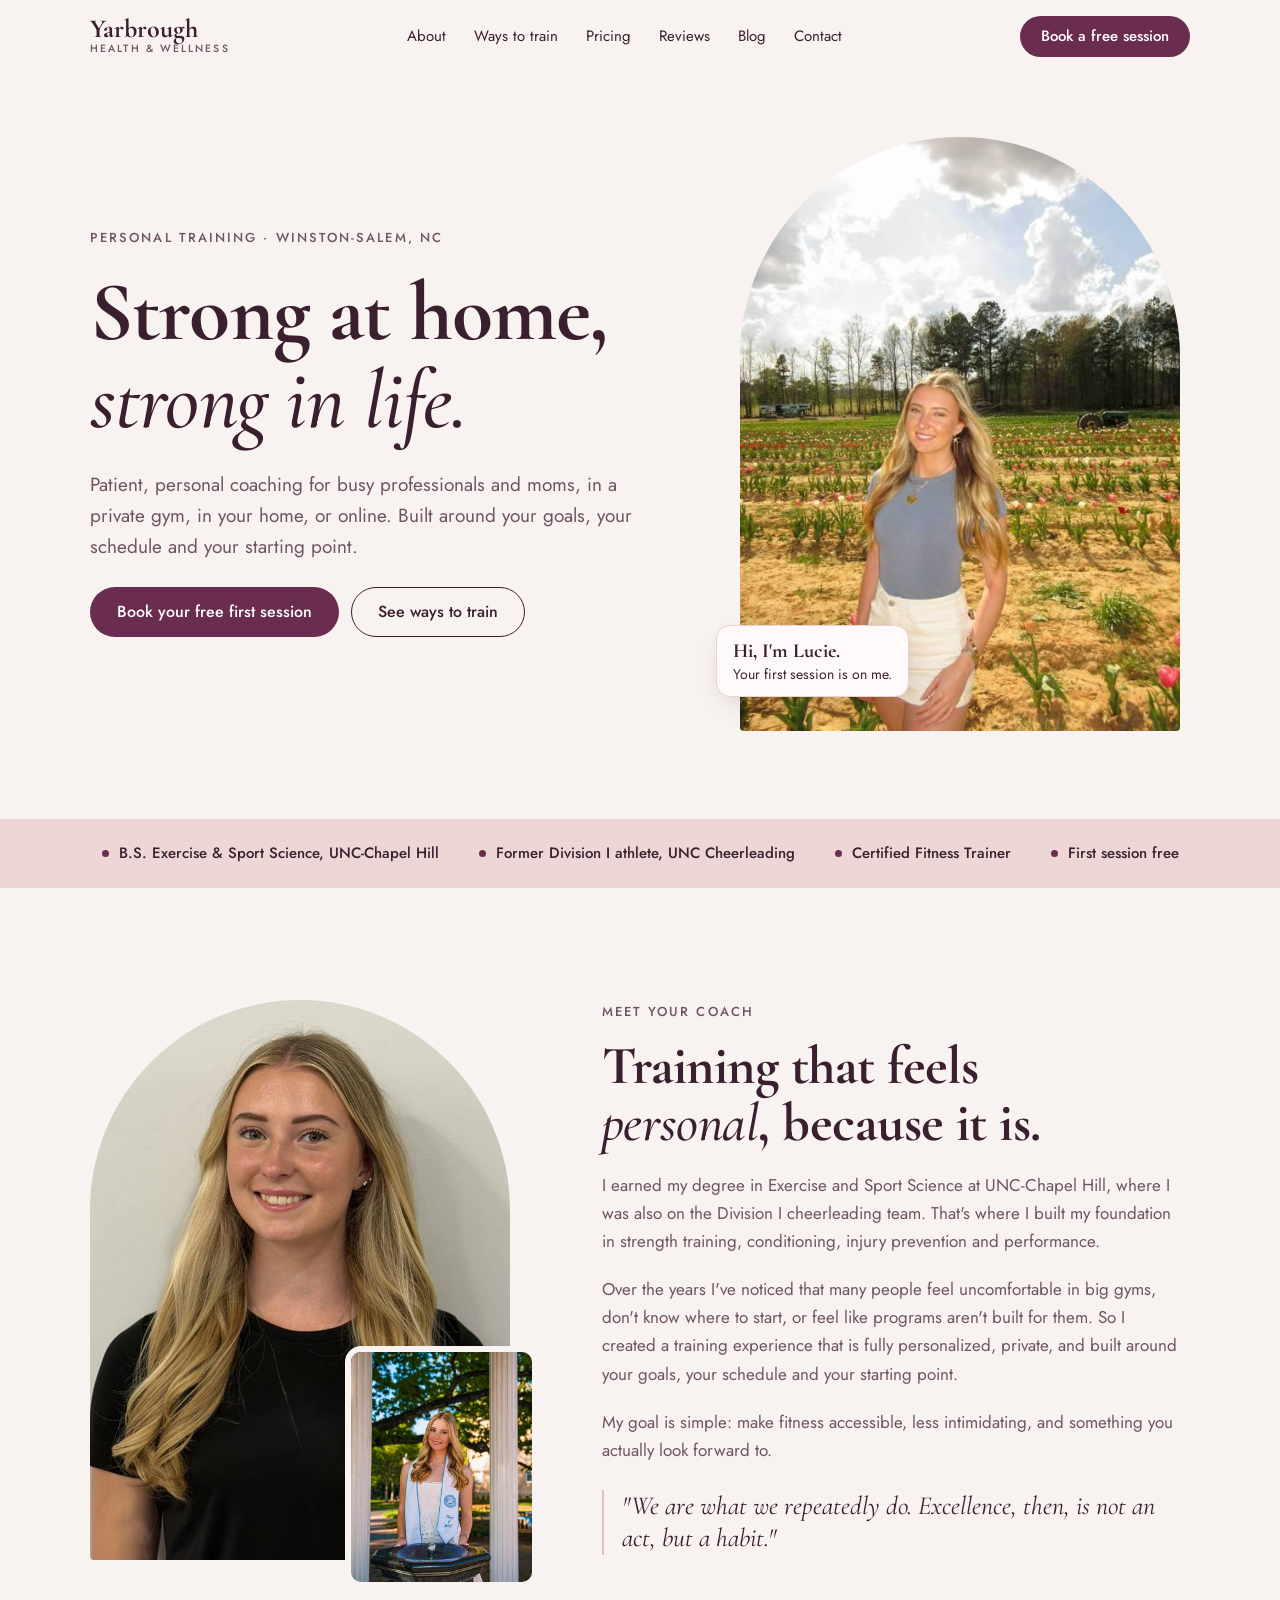
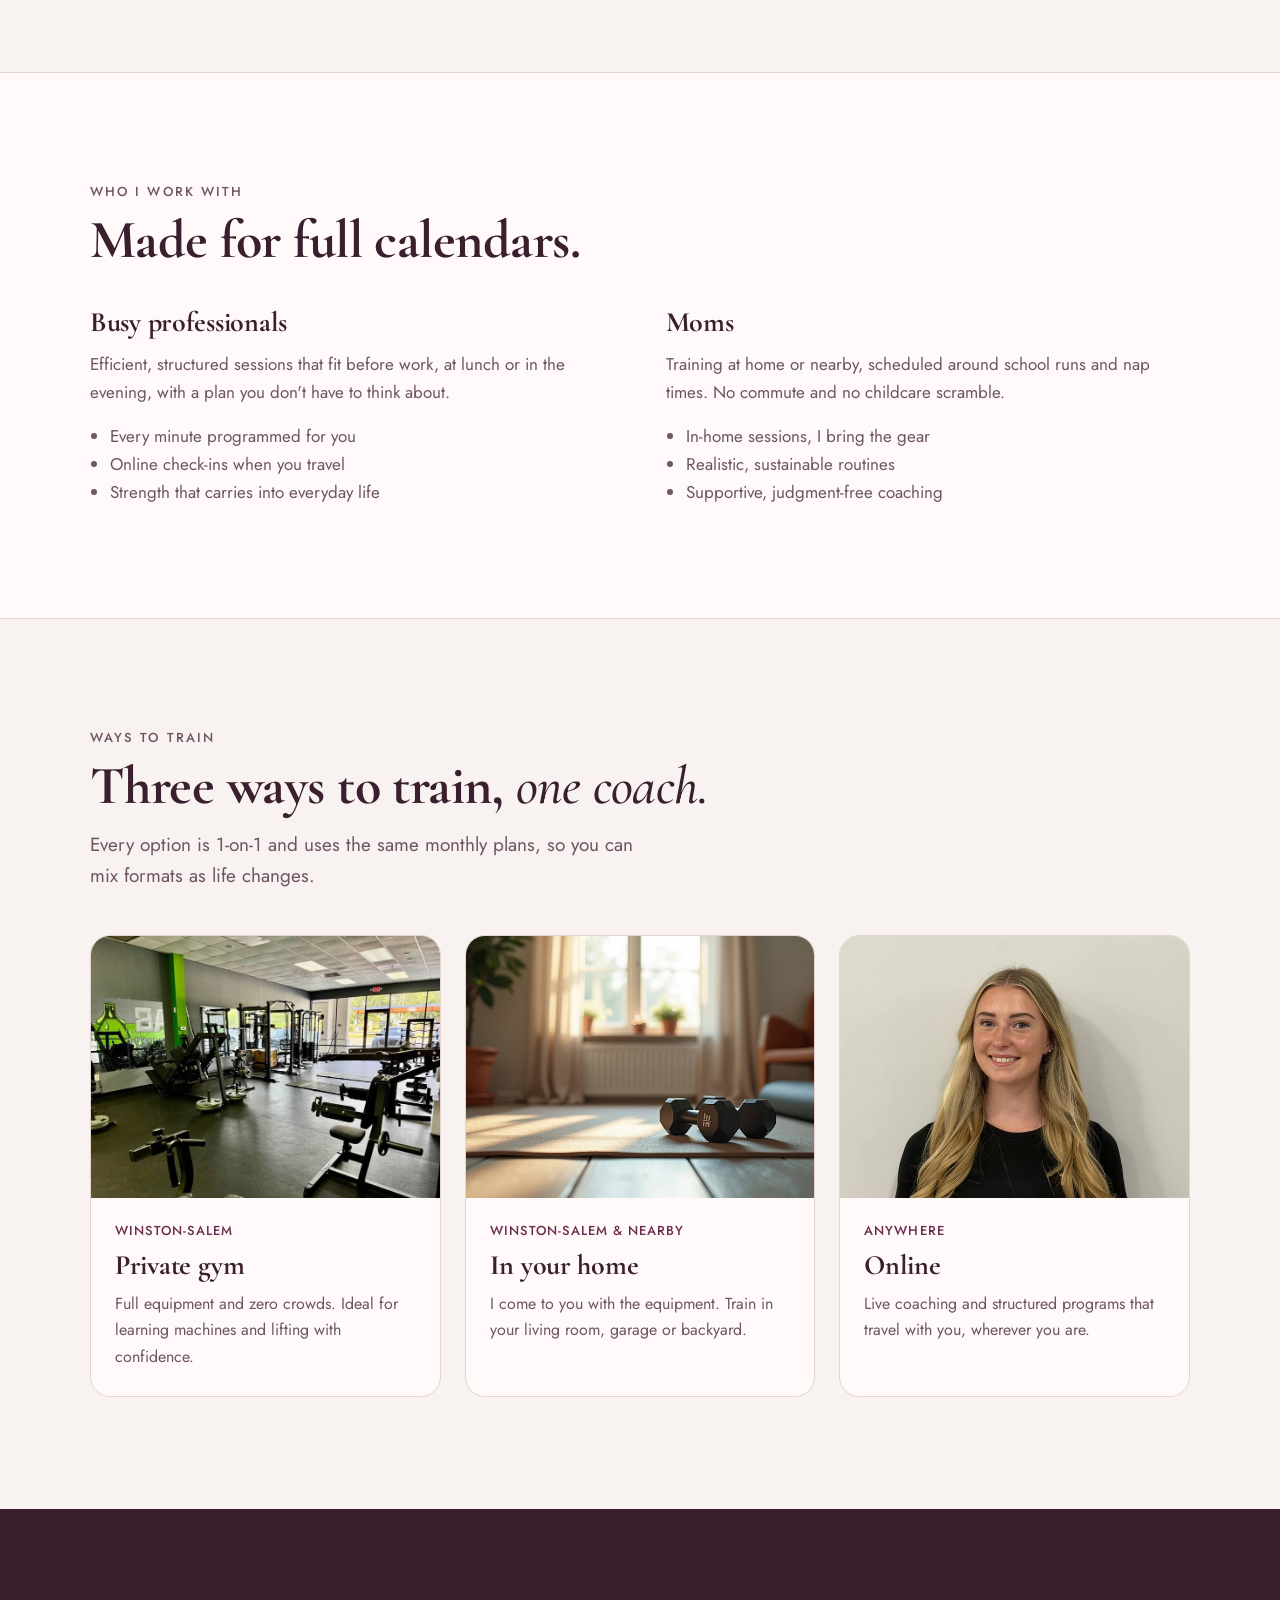
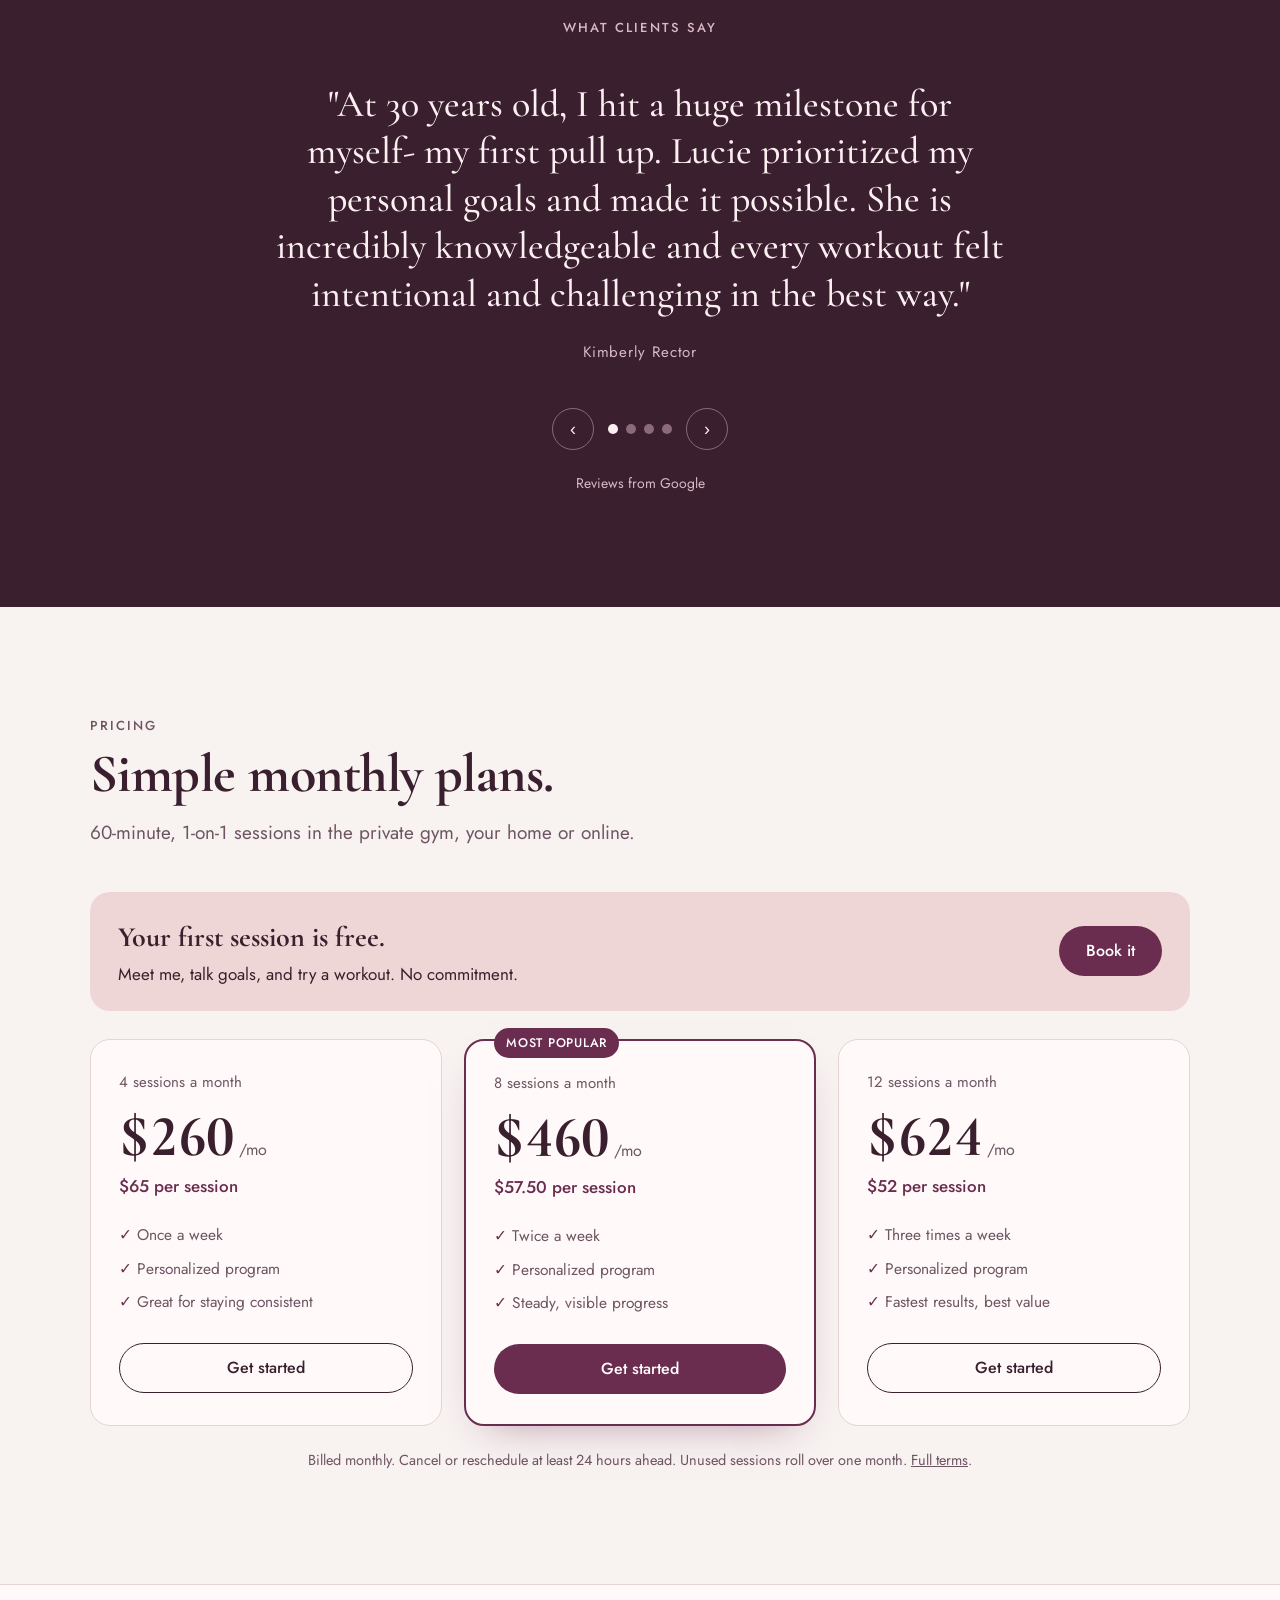
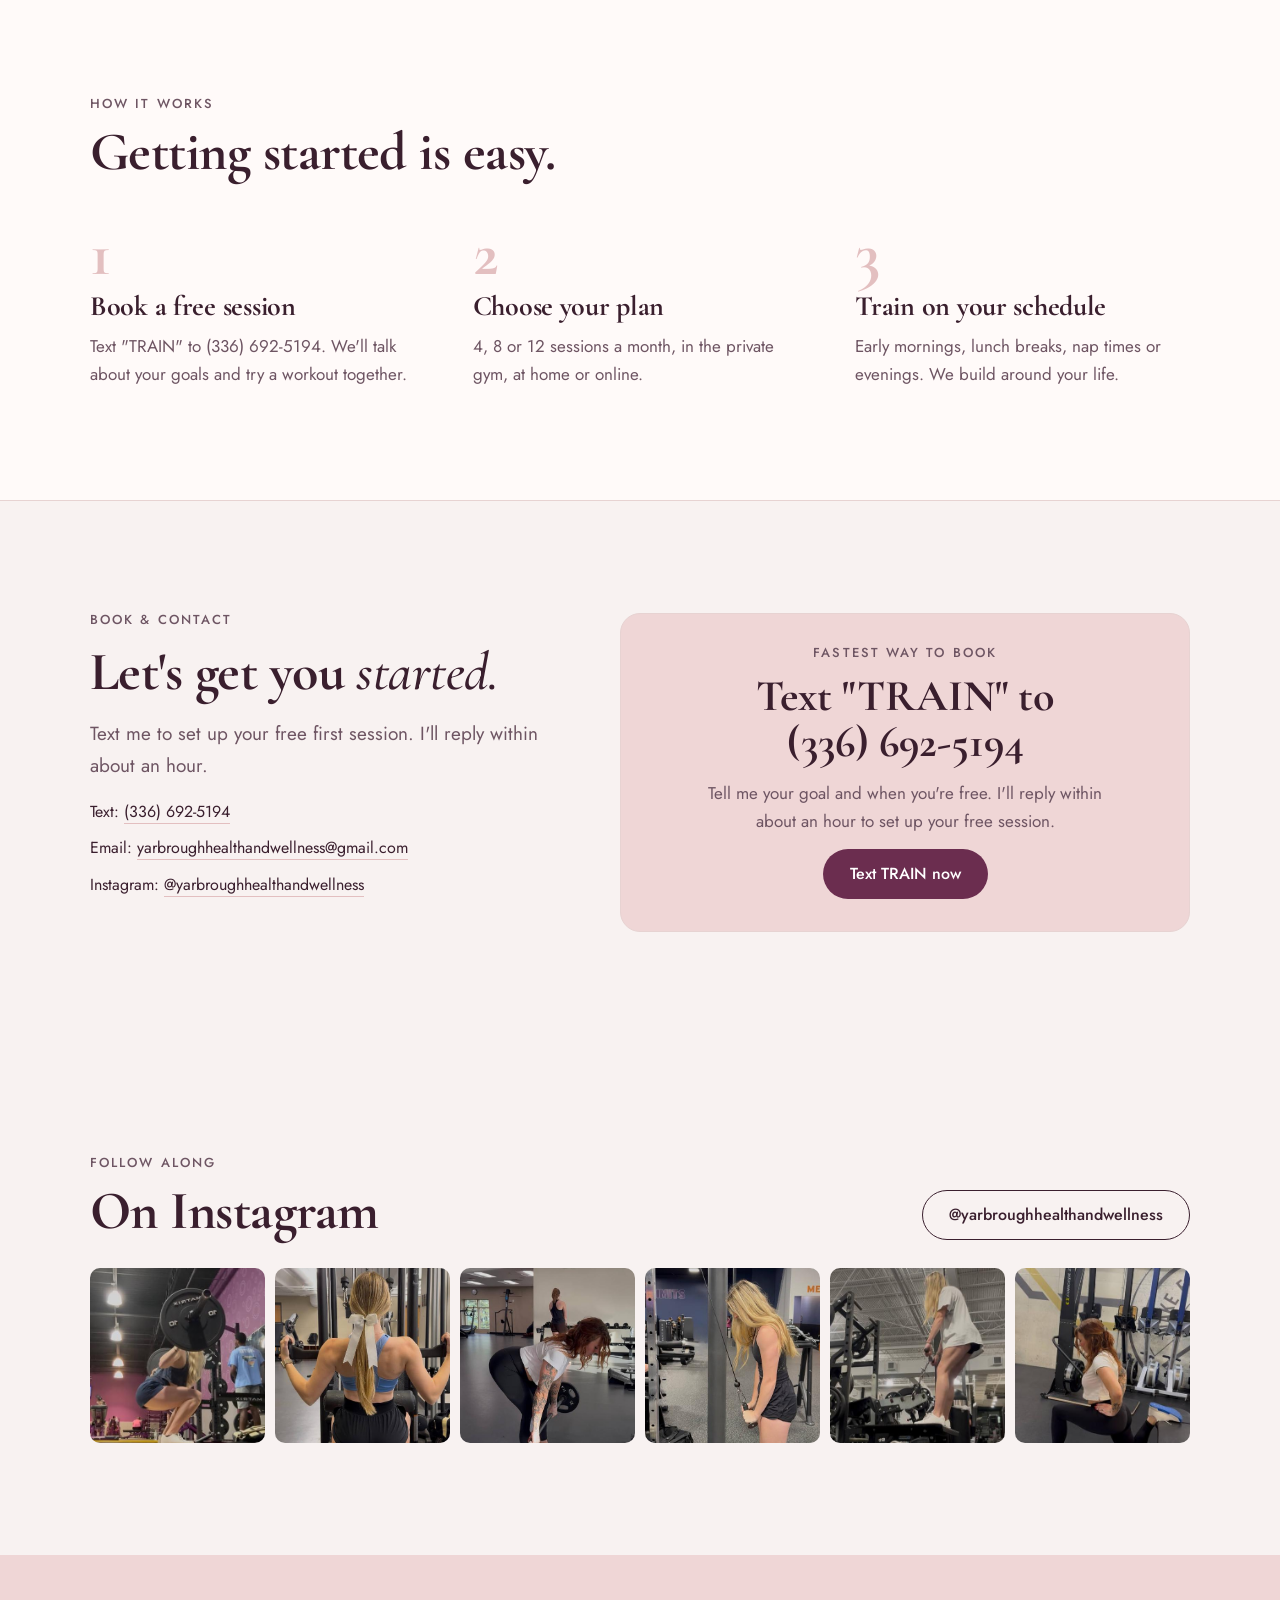
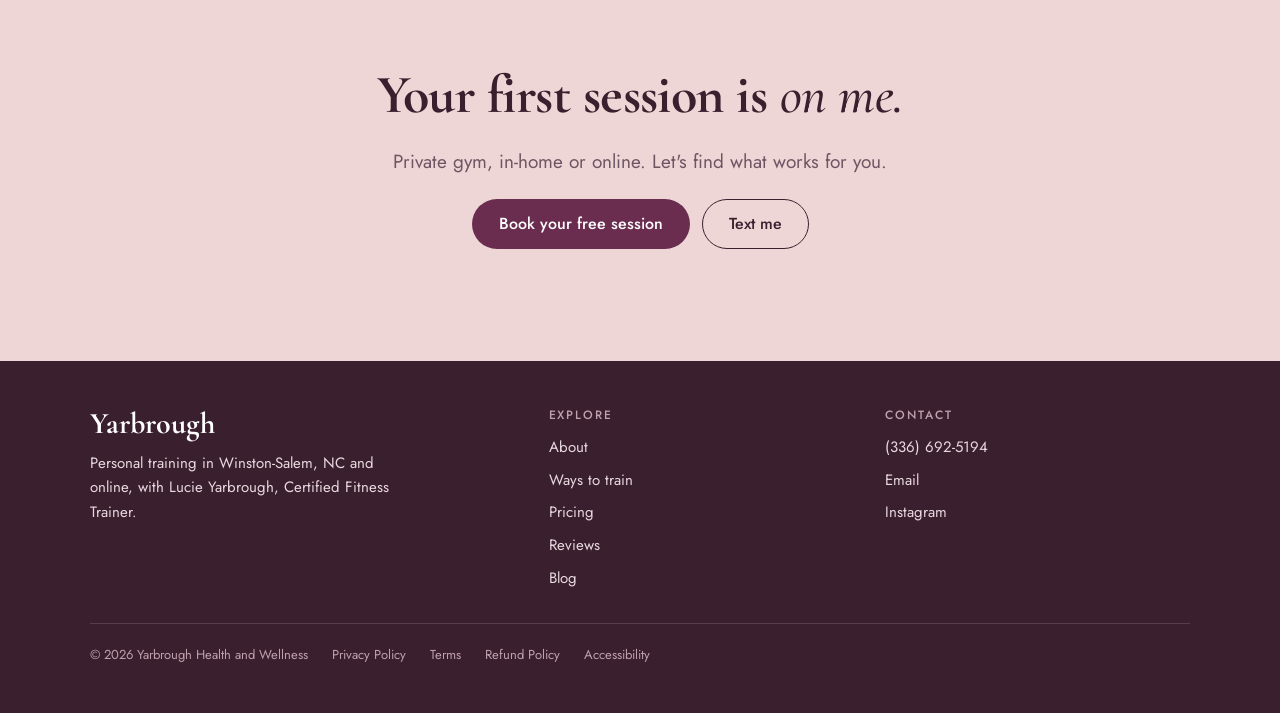
==== index.html @ 0ee4af17 "Add rebuilt Yarbrough Health & Wellness site Homepage, blog (3 posts moved from Wix), and terms, ref" ====
<!doctype html>
<html lang="en">
<head>
<meta charset="utf-8">
<meta name="viewport" content="width=device-width,initial-scale=1,viewport-fit=cover">
<title>Personal Trainer in Winston-Salem, NC | Yarbrough Health &amp; Wellness</title>
<meta name="description" content="Patient, personal training with Lucie Yarbrough in Winston-Salem, NC. Private gym, in-home and online sessions for busy professionals and moms. Your first session is free.">
<link rel="preconnect" href="https://fonts.googleapis.com">
<link rel="preconnect" href="https://fonts.gstatic.com" crossorigin>
<link rel="stylesheet" href="https://fonts.googleapis.com/css2?family=Cormorant+Garamond:ital,wght@0,500;0,600;0,700;1,500&family=Jost:wght@400;500;600&display=swap">
<script type="application/ld+json">
{"@context":"https://schema.org","@type":"HealthAndBeautyBusiness","name":"Yarbrough Health and Wellness","description":"Personal training in a private gym, in your home, or online.","founder":{"@type":"Person","name":"Lucie Yarbrough"},"telephone":"+1-336-692-5194","email":"yarbroughhealthandwellness@gmail.com","areaServed":{"@type":"City","name":"Winston-Salem, NC"},"sameAs":["https://www.instagram.com/yarbroughhealthandwellness"]}
</script>
<link rel="stylesheet" href="css/site.css">
</head>
<body>

<header class="site-h" id="top">
  <div class="in">
    <a class="brand" href="#top">Yarbrough<small>Health &amp; Wellness</small></a>
    <nav aria-label="Main">
      <a href="#about">About</a><a href="#train">Ways to train</a><a href="#pricing">Pricing</a><a href="#reviews">Reviews</a><a href="blog/">Blog</a><a href="#book">Contact</a>
    </nav>
    <a class="btn btn-book" href="#book">Book a free session</a>
  </div>
</header>

<main>
<section class="hero" aria-labelledby="h-hero">
  <div class="in">
    <div class="copy">
      <p class="eyebrow">Personal training · Winston-Salem, NC</p>
      <h1 id="h-hero">Strong at home, <em>strong in life.</em></h1>
      <p class="lead">Patient, personal coaching for busy professionals and moms, in a private gym, in your home, or online. Built around your goals, your schedule and your starting point.</p>
      <div class="ctas">
        <a class="btn btn-book" href="#book">Book your free first session</a>
        <a class="btn btn-line" href="#train">See ways to train</a>
      </div>
    </div>
    <div class="hero-art">
      <div class="arch"><img src="img/hero.jpg" alt="Lucie Yarbrough standing outdoors in a field, smiling" width="675" height="900"></div>
      <div class="note"><b>Hi, I'm Lucie.</b>Your first session is on me.</div>
    </div>
  </div>
</section>

<div class="proof" aria-label="Credentials">
  <div class="in"><ul>
    <li>B.S. Exercise &amp; Sport Science, UNC-Chapel Hill</li>
    <li>Former Division I athlete, UNC Cheerleading</li>
    <li>Certified Fitness Trainer</li>
    <li>First session free</li>
  </ul></div>
</div>

<section class="about" id="about" aria-labelledby="h-about">
  <div class="in">
    <div class="pics">
      <div class="arch"><img src="img/lucie.jpg" alt="Portrait of Lucie Yarbrough" width="768" height="900" loading="lazy"></div>
      <div class="small"><img src="img/unc.jpg" alt="Lucie at her UNC-Chapel Hill graduation" width="675" height="712" loading="lazy"></div>
    </div>
    <div class="txt">
      <p class="eyebrow">Meet your coach</p>
      <h2 id="h-about">Training that feels <em>personal</em>, because it is.</h2>
      <p>I earned my degree in Exercise and Sport Science at UNC-Chapel Hill, where I was also on the Division I cheerleading team. That's where I built my foundation in strength training, conditioning, injury prevention and performance.</p>
      <p>Over the years I've noticed that many people feel uncomfortable in big gyms, don't know where to start, or feel like programs aren't built for them. So I created a training experience that is fully personalized, private, and built around your goals, your schedule and your starting point.</p>
      <p>My goal is simple: make fitness accessible, less intimidating, and something you actually look forward to.</p>
      <blockquote>"We are what we repeatedly do. Excellence, then, is not an act, but a habit."</blockquote>
    </div>
  </div>
</section>

<section class="who" aria-labelledby="h-who">
  <div class="in">
    <div class="head" style="margin-bottom:0"><p class="eyebrow">Who I work with</p><h2 id="h-who">Made for full calendars.</h2></div>
    <div class="grid">
      <article>
        <h3>Busy professionals</h3>
        <p>Efficient, structured sessions that fit before work, at lunch or in the evening, with a plan you don't have to think about.</p>
        <ul><li>Every minute programmed for you</li><li>Online check-ins when you travel</li><li>Strength that carries into everyday life</li></ul>
      </article>
      <article>
        <h3>Moms</h3>
        <p>Training at home or nearby, scheduled around school runs and nap times. No commute and no childcare scramble.</p>
        <ul><li>In-home sessions, I bring the gear</li><li>Realistic, sustainable routines</li><li>Supportive, judgment-free coaching</li></ul>
      </article>
    </div>
  </div>
</section>

<section class="formats" id="train" aria-labelledby="h-train">
  <div class="in">
    <div class="head"><p class="eyebrow">Ways to train</p><h2 id="h-train">Three ways to train, <em>one coach.</em></h2><p class="lead">Every option is 1-on-1 and uses the same monthly plans, so you can mix formats as life changes.</p></div>
    <div class="cards">
      <article class="card"><img src="img/gym.jpg" alt="Private gym with racks, machines and free weights" width="900" height="675" loading="lazy"><div class="b"><span class="tag">Winston-Salem</span><h3>Private gym</h3><p>Full equipment and zero crowds. Ideal for learning machines and lifting with confidence.</p></div></article>
      <article class="card"><img src="img/inhome.jpg" alt="Dumbbells on a mat in a sunlit living room" width="899" height="514" loading="lazy"><div class="b"><span class="tag">Winston-Salem &amp; nearby</span><h3>In your home</h3><p>I come to you with the equipment. Train in your living room, garage or backyard.</p></div></article>
      <article class="card"><img src="img/online.jpg" alt="Lucie smiling, ready for an online session" width="675" height="900" loading="lazy"><div class="b"><span class="tag">Anywhere</span><h3>Online</h3><p>Live coaching and structured programs that travel with you, wherever you are.</p></div></article>
    </div>
  </div>
</section>

<section class="reviews" id="reviews" aria-labelledby="h-reviews">
  <div class="in">
    <p class="eyebrow" id="h-reviews">What clients say</p>
    <div class="quote-wrap" aria-live="polite">
      <figure class="quote on"><p>"At 30 years old, I hit a huge milestone for myself- my first pull up. Lucie prioritized my personal goals and made it possible. She is incredibly knowledgeable and every workout felt intentional and challenging in the best way."</p><cite>Kimberly Rector</cite></figure>
      <figure class="quote"><p>"Lucie is an effective, patient and thorough physical trainer, and a delightful person! Her approach was just right for me and my level at 73 years old."</p><cite>Ann Holton Guill</cite></figure>
      <figure class="quote"><p>"I highly recommend Lucie as a personal trainer. She is excellent and brings out the best in people who don't have much experience with exercise or fitness training."</p><cite>Gevonna Worney</cite></figure>
      <figure class="quote"><p>"I highly recommend Lucie as a personal trainer! She is incredibly patient, friendly, and knows how to push you to achieve your goals."</p><cite>Cijith Sreedharan</cite></figure>
    </div>
    <div class="rv-ctrl">
      <button type="button" id="rv-prev" aria-label="Previous review">‹</button>
      <div class="rv-dots" id="rv-dots"></div>
      <button type="button" id="rv-next" aria-label="Next review">›</button>
    </div>
    <p class="src">Reviews from Google</p>
  </div>
</section>

<section class="pricing" id="pricing" aria-labelledby="h-pricing">
  <div class="in">
    <div class="head"><p class="eyebrow">Pricing</p><h2 id="h-pricing">Simple monthly plans.</h2><p class="lead">60-minute, 1-on-1 sessions in the private gym, your home or online.</p></div>
    <div class="free"><div><b>Your first session is free.</b><p>Meet me, talk goals, and try a workout. No commitment.</p></div><a class="btn btn-book" href="#book">Book it</a></div>
    <div class="plans">
      <article class="plan"><span class="n">4 sessions a month</span><div class="price">$260<span> /mo</span></div><span class="per">$65 per session</span><ul><li>Once a week</li><li>Personalized program</li><li>Great for staying consistent</li></ul><a class="btn btn-line" href="#book">Get started</a></article>
      <article class="plan pop"><span class="badge">Most popular</span><span class="n">8 sessions a month</span><div class="price">$460<span> /mo</span></div><span class="per">$57.50 per session</span><ul><li>Twice a week</li><li>Personalized program</li><li>Steady, visible progress</li></ul><a class="btn btn-book" href="#book">Get started</a></article>
      <article class="plan"><span class="n">12 sessions a month</span><div class="price">$624<span> /mo</span></div><span class="per">$52 per session</span><ul><li>Three times a week</li><li>Personalized program</li><li>Fastest results, best value</li></ul><a class="btn btn-line" href="#book">Get started</a></article>
    </div>
    <p class="terms">Billed monthly. Cancel or reschedule at least 24 hours ahead. Unused sessions roll over one month. <a href="terms/">Full terms</a>.</p>
  </div>
</section>

<section class="how" aria-labelledby="h-how">
  <div class="in">
    <div class="head"><p class="eyebrow">How it works</p><h2 id="h-how">Getting started is easy.</h2></div>
    <ol class="steps">
      <li><h3>Book a free session</h3><p>Text "TRAIN" to (336) 692-5194. We'll talk about your goals and try a workout together.</p></li>
      <li><h3>Choose your plan</h3><p>4, 8 or 12 sessions a month, in the private gym, at home or online.</p></li>
      <li><h3>Train on your schedule</h3><p>Early mornings, lunch breaks, nap times or evenings. We build around your life.</p></li>
    </ol>
  </div>
</section>

<section class="book" id="book" aria-labelledby="h-book">
  <div class="in">
    <div class="side">
      <p class="eyebrow">Book &amp; contact</p>
      <h2 id="h-book">Let's get you <em>started.</em></h2>
      <p class="lead">Text me to set up your free first session. I'll reply within about an hour.</p>
      <div class="contact-list">
        <span>Text: <a href="sms:+13366925194">(336) 692-5194</a></span>
        <span>Email: <a href="mailto:yarbroughhealthandwellness@gmail.com">yarbroughhealthandwellness@gmail.com</a></span>
        <span>Instagram: <a href="https://www.instagram.com/yarbroughhealthandwellness" target="_blank" rel="noopener">@yarbroughhealthandwellness</a></span>
      </div>
          </div>
    <div class="scheduler textbook" id="scheduler"><div><span class="eyebrow">Fastest way to book</span><b>Text "TRAIN" to<br>(336) 692-5194</b><p>Tell me your goal and when you're free. I'll reply within about an hour to set up your free session.</p><a class="btn btn-book" href="sms:+13366925194?&amp;body=TRAIN">Text TRAIN now</a></div></div>
  </div>
</section>

<section class="ig" aria-labelledby="h-ig">
  <div class="in">
    <div class="top"><div class="head" style="margin:0"><p class="eyebrow">Follow along</p><h2 id="h-ig">On Instagram</h2></div><a class="btn btn-line" href="https://www.instagram.com/yarbroughhealthandwellness" target="_blank" rel="noopener">@yarbroughhealthandwellness</a></div>
    <div class="grid" id="ig-feed">
      <a href="https://www.instagram.com/yarbroughhealthandwellness" target="_blank" rel="noopener"><img src="img/ig1.jpg" alt="Client squatting at the rack" ></a>
      <a href="https://www.instagram.com/yarbroughhealthandwellness" target="_blank" rel="noopener"><img src="img/ig2.jpg" alt="Seated lat pulldown, hair tied with a bow" ></a>
      <a href="https://www.instagram.com/yarbroughhealthandwellness" target="_blank" rel="noopener"><img src="img/ig3.jpg" alt="Client performing a deadlift" ></a>
      <a href="https://www.instagram.com/yarbroughhealthandwellness" target="_blank" rel="noopener"><img src="img/ig4.jpg" alt="Cable row at the gym" ></a>
      <a href="https://www.instagram.com/yarbroughhealthandwellness" target="_blank" rel="noopener"><img src="img/ig5.jpg" alt="Step-up exercise on a box" ></a>
      <a href="https://www.instagram.com/yarbroughhealthandwellness" target="_blank" rel="noopener"><img src="img/ig6.jpg" alt="Split squat on the rowing machine" ></a>
    </div>
  </div>
</section>

<section class="final" aria-labelledby="h-final">
  <div class="in">
    <h2 id="h-final">Your first session is <em>on me.</em></h2>
    <p class="lead" style="text-align:center">Private gym, in-home or online. Let's find what works for you.</p>
    <div class="ctas"><a class="btn btn-book" href="#book">Book your free session</a><a class="btn btn-line" href="sms:+13366925194">Text me</a></div>
  </div>
</section>
</main>

<footer>
  <div class="in">
    <div><a class="brand" href="#top">Yarbrough</a><p style="margin-top:10px;max-width:34ch">Personal training in Winston-Salem, NC and online, with Lucie Yarbrough, Certified Fitness Trainer.</p></div>
    <div><h4>Explore</h4><ul><li><a href="#about">About</a></li><li><a href="#train">Ways to train</a></li><li><a href="#pricing">Pricing</a></li><li><a href="#reviews">Reviews</a></li><li><a href="blog/">Blog</a></li></ul></div>
    <div><h4>Contact</h4><ul><li><a href="sms:+13366925194">(336) 692-5194</a></li><li><a href="mailto:yarbroughhealthandwellness@gmail.com">Email</a></li><li><a href="https://www.instagram.com/yarbroughhealthandwellness" target="_blank" rel="noopener">Instagram</a></li></ul></div>
    <div class="legal"><span>© <span id="yr">2026</span> Yarbrough Health and Wellness</span><a href="privacy/">Privacy Policy</a><a href="terms/">Terms</a><a href="refunds/">Refund Policy</a><a href="accessibility/">Accessibility</a></div>
  </div>
</footer>

<div class="mbar" aria-label="Quick booking">
  <a class="btn btn-book" href="#book">Book free session</a>
  <a class="btn btn-line" href="sms:+13366925194">Text</a>
</div>

<script>
(function(){
  var h=document.querySelector('.site-h');
  addEventListener('scroll',function(){h.classList.toggle('scrolled',scrollY>8)},{passive:true});
  document.getElementById('yr').textContent=new Date().getFullYear();
  var qs=[].slice.call(document.querySelectorAll('.quote')),dots=document.getElementById('rv-dots'),i=0,t;
  qs.forEach(function(_,n){var b=document.createElement('button');b.type='button';b.setAttribute('aria-label','Show review '+(n+1));b.onclick=function(){go(n,true)};dots.appendChild(b)});
  function go(n,user){i=(n+qs.length)%qs.length;qs.forEach(function(q,k){q.classList.toggle('on',k===i)});[].forEach.call(dots.children,function(d,k){d.setAttribute('aria-current',k===i)});if(user)restart()}
  function restart(){clearInterval(t);if(!matchMedia('(prefers-reduced-motion: reduce)').matches)t=setInterval(function(){go(i+1)},7000)}
  document.getElementById('rv-prev').onclick=function(){go(i-1,true)};
  document.getElementById('rv-next').onclick=function(){go(i+1,true)};
  go(0);restart();
})();
</script>
</body>
</html>
---- css/site.css ----
/* Boutique Studio: shell background, aubergine ink, blush support, plum reserved for booking. Arched photo frames echo the picker. */
:root{
  --shell:#f8f2f1; --paper:#fffaf9; --ink:#3a1f2e; --ink-soft:#6e5563; --blush:#efd6d6; --blush-deep:#e3bfc0; --plum:#6b2d4f; --plum-dark:#521f3b; --line:#e7d3d2;
  --f-display:"Cormorant Garamond","Iowan Old Style",Georgia,serif;
  --f-body:"Jost","Avenir Next","Segoe UI",system-ui,sans-serif;
  --gut:max(20px,env(safe-area-inset-left,0px));
  color-scheme:light;
}
*{box-sizing:border-box}
html{scroll-behavior:smooth}
@media (prefers-reduced-motion:reduce){html{scroll-behavior:auto}*{animation:none!important;transition:none!important}}
body{margin:0;background:var(--shell);color:var(--ink);font:400 17px/1.65 var(--f-body);-webkit-font-smoothing:antialiased}
img{max-width:100%;height:auto;display:block}
a{color:inherit}
.in{max-width:1140px;margin:0 auto;padding-left:max(20px,env(safe-area-inset-left,0px));padding-right:max(20px,env(safe-area-inset-right,0px))}
h1,h2,h3{font-family:var(--f-display);font-weight:700;line-height:1.05;margin:0;text-wrap:balance;letter-spacing:-.01em}
h1{font-size:clamp(44px,7vw,84px)}
h2{font-size:clamp(34px,4.6vw,54px)}
h3{font-size:28px}
h1 em,h2 em{font-weight:500;font-style:italic}
p{margin:0}
.eyebrow{font:500 13px/1 var(--f-body);letter-spacing:.16em;text-transform:uppercase;color:var(--ink-soft)}
.lead{font-size:19px;color:var(--ink-soft);max-width:52ch}
section{padding-block:clamp(64px,9vw,112px)}
.btn{display:inline-flex;align-items:center;justify-content:center;gap:8px;font:500 16px/1 var(--f-body);text-decoration:none;padding:16px 26px;border-radius:999px;border:1.5px solid transparent;cursor:pointer;transition:background .2s,transform .2s}
.btn-book{background:var(--plum);color:#fff}
.btn-book:hover{background:var(--plum-dark)}
.btn-line{border-color:var(--ink);color:var(--ink);background:transparent}
.btn-line:hover{background:var(--blush)}
.btn:focus-visible,a:focus-visible,button:focus-visible{outline:3px solid var(--plum);outline-offset:3px}

/* header */
.site-h{position:sticky;top:0;z-index:30;background:color-mix(in srgb,var(--shell) 92%,transparent);backdrop-filter:blur(8px);border-bottom:1px solid transparent;padding-top:env(safe-area-inset-top,0px)}
.site-h.scrolled{border-bottom-color:var(--line)}
.site-h .in{display:flex;align-items:center;justify-content:space-between;gap:20px;height:72px}
.brand{font-family:var(--f-display);font-size:26px;font-weight:700;text-decoration:none;line-height:1}
.brand small{display:block;font:500 10.5px/1.4 var(--f-body);letter-spacing:.2em;text-transform:uppercase;color:var(--ink-soft)}
.site-h nav{display:flex;gap:28px;font-size:15px}
.site-h nav a{text-decoration:none}
.site-h nav a:hover{text-decoration:underline;text-underline-offset:4px}
.site-h .btn{padding:12px 20px;font-size:15px}
@media (max-width:860px){.site-h nav{display:none}}

/* hero */
.hero{padding-block:clamp(28px,5vw,64px) clamp(48px,7vw,88px)}
.hero .in{display:grid;grid-template-columns:1.1fr .9fr;gap:clamp(32px,6vw,80px);align-items:center}
.hero .copy{display:grid;gap:24px;justify-items:start}
.hero .ctas{display:flex;flex-wrap:wrap;gap:12px}
.arch{border-radius:999px 999px 18px 18px;overflow:hidden;background:var(--blush)}
.arch img{width:100%;height:100%;object-fit:cover}
.hero-art{position:relative;justify-self:center;width:min(100%,440px)}
.hero-art .arch{aspect-ratio:4/5.4}
.hero-art .note{position:absolute;left:-24px;bottom:34px;background:var(--paper);border:1px solid var(--line);border-radius:14px;padding:12px 16px;font-size:14px;line-height:1.35;box-shadow:0 10px 30px -14px rgba(58,31,46,.35);max-width:220px}
.hero-art .note b{display:block;font-family:var(--f-display);font-size:20px}
@media (max-width:860px){.hero .in{grid-template-columns:1fr}.hero-art{order:-1;width:min(78%,360px)}.hero-art .note{left:-12px}}

/* proof strip */
.proof{background:var(--blush);padding-block:22px}
.proof ul{list-style:none;margin:0;padding:0;display:flex;flex-wrap:wrap;justify-content:center;gap:12px 40px;font-size:15px;font-weight:500}
.proof li{display:flex;align-items:center;gap:10px}
.proof li::before{content:"";width:7px;height:7px;border-radius:50%;background:var(--plum)}

/* about */
.about .in{display:grid;grid-template-columns:.85fr 1.15fr;gap:clamp(32px,6vw,88px);align-items:center}
.about .pics{position:relative;max-width:420px}
.about .pics .arch{aspect-ratio:3/4}
.about .pics .small{position:absolute;right:-28px;bottom:-28px;width:46%;aspect-ratio:4/5;border-radius:16px;overflow:hidden;border:6px solid var(--shell)}
.about .pics .small img{width:100%;height:100%;object-fit:cover;object-position:center 30%}
.about .txt{display:grid;gap:20px;max-width:58ch}
.about .txt p{color:var(--ink-soft)}
.about blockquote{margin:6px 0 0;font-family:var(--f-display);font-style:italic;font-size:26px;line-height:1.25;color:var(--ink);border-left:2px solid var(--blush-deep);padding-left:18px}
@media (max-width:860px){.about .in{grid-template-columns:1fr}.about .pics{margin-inline:auto 28px;width:82%}}

/* audiences */
.who{background:var(--paper);border-block:1px solid var(--line)}
.who .grid{display:grid;grid-template-columns:repeat(2,1fr);gap:clamp(24px,4vw,56px);margin-top:40px}
.who article{display:grid;gap:12px;align-content:start}
.who article p{color:var(--ink-soft)}
.who ul{margin:4px 0 0;padding-left:20px;color:var(--ink-soft)}
@media (max-width:720px){.who .grid{grid-template-columns:1fr}}

/* formats */
.head{display:grid;gap:14px;max-width:62ch;margin-bottom:44px}
.formats .cards{display:grid;grid-template-columns:repeat(3,1fr);gap:24px}
.card{background:var(--paper);border:1px solid var(--line);border-radius:20px;overflow:hidden;display:flex;flex-direction:column}
.card img{aspect-ratio:4/3;object-fit:cover;width:100%}
.card .b{padding:22px 24px 26px;display:grid;gap:10px;align-content:start;flex:1}
.card p{color:var(--ink-soft);font-size:16px}
.card .tag{font-size:13px;font-weight:500;letter-spacing:.08em;text-transform:uppercase;color:var(--plum)}
@media (max-width:860px){.formats .cards{grid-template-columns:1fr}.card{display:grid;grid-template-columns:40% 1fr}.card img{height:100%;aspect-ratio:auto}}
@media (max-width:520px){.card{display:flex}.card img{aspect-ratio:16/10}}

/* reviews */
.reviews{background:var(--ink);color:#fbeff0;text-align:center}
.reviews .eyebrow{color:#d8b9c4}
.quote-wrap{position:relative;max-width:820px;margin:30px auto 0;min-height:260px;display:grid}
.quote{grid-area:1/1;display:grid;gap:22px;align-content:center;opacity:0;visibility:hidden;transition:opacity .5s}
.quote.on{opacity:1;visibility:visible}
.quote p{font-family:var(--f-display);font-size:clamp(26px,3.4vw,38px);line-height:1.25;font-weight:500}
.quote cite{font-style:normal;font-size:15px;letter-spacing:.06em;color:#d8b9c4}
.rv-ctrl{display:flex;justify-content:center;align-items:center;gap:14px;margin-top:26px}
.rv-ctrl button{background:none;border:1px solid #8a6a7b;color:#fbeff0;width:42px;height:42px;border-radius:50%;cursor:pointer;font-size:18px}
.rv-dots{display:flex;gap:8px}
.rv-dots button{width:10px;height:10px;padding:0;border-radius:50%;border:0;background:#8a6a7b;cursor:pointer}
.rv-dots button[aria-current="true"]{background:#fbeff0}
.reviews .src{margin-top:22px;font-size:14px;color:#d8b9c4}

/* pricing */
.pricing .free{display:flex;flex-wrap:wrap;align-items:center;justify-content:space-between;gap:16px;background:var(--blush);border-radius:20px;padding:22px 28px;margin-bottom:28px}
.pricing .free b{font-family:var(--f-display);font-size:28px;font-weight:700}
.plans{display:grid;grid-template-columns:repeat(3,1fr);gap:22px;align-items:stretch}
.plan{background:var(--paper);border:1px solid var(--line);border-radius:20px;padding:30px 28px;display:grid;gap:6px;align-content:start;position:relative}
.plan.pop{border:2px solid var(--plum);box-shadow:0 18px 40px -24px rgba(107,45,79,.55)}
.plan .badge{position:absolute;top:-13px;left:28px;background:var(--plum);color:#fff;font-size:12.5px;font-weight:500;letter-spacing:.06em;text-transform:uppercase;padding:5px 12px;border-radius:999px}
.plan .n{font-size:15px;color:var(--ink-soft)}
.plan .price{font-family:var(--f-display);font-size:58px;font-weight:700;line-height:1;font-variant-numeric:lining-nums tabular-nums;margin-top:8px}
.plan .price span{font:400 16px var(--f-body);color:var(--ink-soft)}
.plan .per{font-weight:500;color:var(--plum)}
.plan ul{list-style:none;padding:0;margin:16px 0 22px;display:grid;gap:8px;font-size:15.5px;color:var(--ink-soft)}
.plan li::before{content:"✓  ";color:var(--plum)}
.plan .btn{justify-self:stretch;margin-top:auto}
.terms{margin-top:22px;font-size:14.5px;color:var(--ink-soft);text-align:center}
@media (max-width:860px){.plans{grid-template-columns:1fr;max-width:480px;margin-inline:auto}}

/* how */
.how{background:var(--paper);border-block:1px solid var(--line)}
.steps{list-style:none;margin:0;padding:0;display:grid;grid-template-columns:repeat(3,1fr);gap:clamp(20px,4vw,48px);counter-reset:s}
.steps li{counter-increment:s;display:grid;gap:10px;align-content:start}
.steps li::before{content:counter(s);font-family:var(--f-display);font-size:64px;line-height:.9;color:var(--blush-deep);font-weight:700}
.steps p{color:var(--ink-soft)}
@media (max-width:720px){.steps{grid-template-columns:1fr}}

/* booking */
.book .in{display:grid;grid-template-columns:.9fr 1.1fr;gap:clamp(28px,5vw,64px);align-items:start}
.book .side{display:grid;gap:18px}
.contact-list{display:grid;gap:10px;font-size:16px}
.contact-list a{text-decoration:none;border-bottom:1px solid var(--blush-deep)}
.scheduler{background:var(--paper);border:1.5px dashed var(--blush-deep);border-radius:20px;min-height:380px;display:grid;place-items:center;text-align:center;padding:32px;color:var(--ink-soft)}
.scheduler b{display:block;font-family:var(--f-display);font-size:28px;color:var(--ink);margin-bottom:6px}
.scheduler.textbook{border:1px solid var(--line);background:var(--blush);min-height:0}
.scheduler.textbook>div{display:grid;gap:14px;justify-items:center;max-width:40ch}
.scheduler.textbook b{font-size:clamp(32px,4vw,44px);line-height:1.05;margin:0}
@media (max-width:860px){.book .in{grid-template-columns:1fr}}

/* instagram */
.ig .top{display:flex;flex-wrap:wrap;justify-content:space-between;align-items:end;gap:16px;margin-bottom:28px}
.ig .grid{display:grid;grid-template-columns:repeat(6,1fr);gap:10px}
.ig .grid a{display:block;aspect-ratio:1;overflow:hidden;border-radius:10px;background:var(--blush)}
.ig .grid img{width:100%;height:100%;object-fit:cover;transition:transform .4s}
.ig .grid a:hover img{transform:scale(1.04)}
@media (max-width:720px){.ig .grid{grid-template-columns:repeat(3,1fr)}}

/* final cta + footer */
.final{text-align:center;background:var(--blush)}
.final .in{display:grid;gap:22px;justify-items:center}
.final .ctas{display:flex;flex-wrap:wrap;justify-content:center;gap:12px}
footer{background:var(--ink);color:#e9d9df;padding-block:48px calc(48px + env(safe-area-inset-bottom,0px));font-size:15px}
footer .in{display:grid;grid-template-columns:1.4fr 1fr 1fr;gap:32px}
footer h4{font:500 12px/1 var(--f-body);letter-spacing:.16em;text-transform:uppercase;color:#bfa0ad;margin:0 0 14px}
footer ul{list-style:none;margin:0;padding:0;display:grid;gap:8px}
footer a{text-decoration:none}
footer a:hover{text-decoration:underline}
footer .brand{color:#fff;font-size:30px}
footer .legal{grid-column:1/-1;border-top:1px solid #5a3b4b;padding-top:20px;font-size:13px;color:#bfa0ad;display:flex;flex-wrap:wrap;gap:8px 24px}
@media (max-width:720px){footer .in{grid-template-columns:1fr}}

/* sticky mobile booking bar */
.mbar{position:fixed;left:0;right:0;bottom:0;z-index:40;display:none;gap:10px;padding:10px max(14px,env(safe-area-inset-right,0px)) calc(10px + env(safe-area-inset-bottom,0px)) max(14px,env(safe-area-inset-left,0px));background:color-mix(in srgb,var(--paper) 94%,transparent);backdrop-filter:blur(8px);border-top:1px solid var(--line)}
.mbar .btn{flex:1;padding:14px 12px}
.mbar .btn-line{flex:0 0 auto}
@media (max-width:720px){.mbar{display:flex}body{padding-bottom:76px}}

/* sub-pages */
.page-hero{padding-block:clamp(48px,7vw,88px) clamp(24px,4vw,40px)}
.page-hero .in{display:grid;gap:16px}
.page-hero.narrow .in{max-width:760px}
.prose{max-width:720px;margin:0 auto;padding-bottom:clamp(64px,9vw,112px)}
.prose h2{font-size:clamp(28px,3.4vw,38px);margin:44px 0 14px}
.prose h3{font-size:24px;margin:32px 0 10px}
.prose h4{font:600 17px var(--f-body);margin:24px 0 8px}
.prose p,.prose li{color:#4f3846;font-size:18px;line-height:1.75}
.prose p{margin:0 0 18px}
.prose ul,.prose ol{margin:0 0 20px;padding-left:24px;display:grid;gap:6px}
.prose a{color:var(--plum)}
.prose .cover{border-radius:20px;overflow:hidden;margin:0 0 36px;aspect-ratio:3/2}
.prose .cover img{width:100%;height:100%;object-fit:cover}
.prose .updated{font-size:14px;color:var(--ink-soft)}
.post-cta{background:var(--blush);border-radius:20px;padding:28px;margin-top:40px;display:grid;gap:12px;justify-items:start}
.post-cta b{font-family:var(--f-display);font-size:30px;line-height:1.1}
.posts{display:grid;grid-template-columns:repeat(3,1fr);gap:24px;padding-bottom:clamp(64px,9vw,112px)}
.posts a{text-decoration:none}
.posts .card h3{font-size:26px}
.posts .meta{font-size:13.5px;color:var(--ink-soft)}
@media (max-width:860px){.posts{grid-template-columns:1fr}}
.back{font-size:15px;text-decoration:none;color:var(--ink-soft)}
.back:hover{color:var(--ink)}
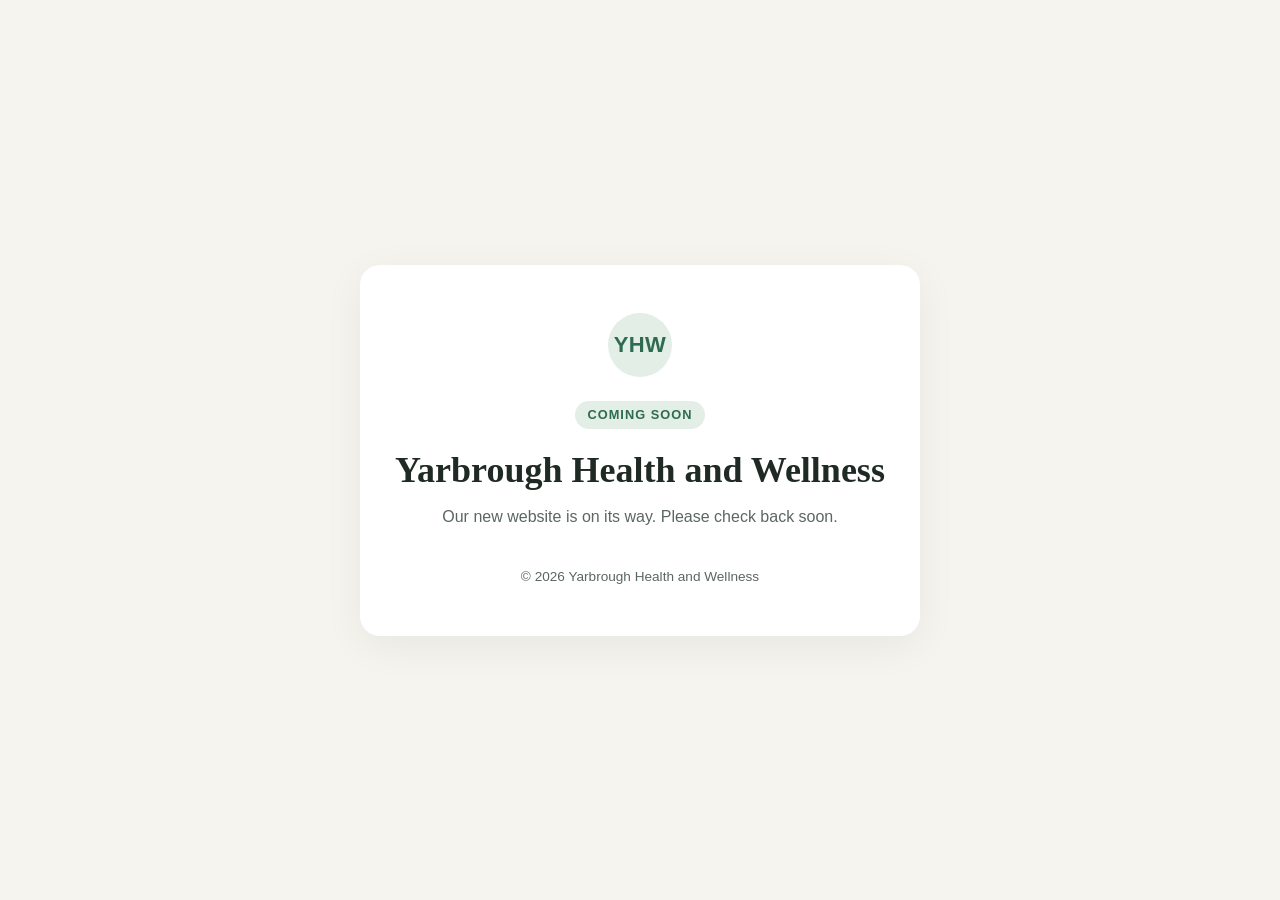
==== commit 75b7c418: "Add starter home page" ====
--- a/index.html
+++ b/index.html
@@ -1,212 +1,98 @@
 <!doctype html>
 <html lang="en">
 <head>
-<meta charset="utf-8">
-<meta name="viewport" content="width=device-width,initial-scale=1,viewport-fit=cover">
-<title>Personal Trainer in Winston-Salem, NC | Yarbrough Health &amp; Wellness</title>
-<meta name="description" content="Patient, personal training with Lucie Yarbrough in Winston-Salem, NC. Private gym, in-home and online sessions for busy professionals and moms. Your first session is free.">
-<link rel="preconnect" href="https://fonts.googleapis.com">
-<link rel="preconnect" href="https://fonts.gstatic.com" crossorigin>
-<link rel="stylesheet" href="https://fonts.googleapis.com/css2?family=Cormorant+Garamond:ital,wght@0,500;0,600;0,700;1,500&family=Jost:wght@400;500;600&display=swap">
-<script type="application/ld+json">
-{"@context":"https://schema.org","@type":"HealthAndBeautyBusiness","name":"Yarbrough Health and Wellness","description":"Personal training in a private gym, in your home, or online.","founder":{"@type":"Person","name":"Lucie Yarbrough"},"telephone":"+1-336-692-5194","email":"yarbroughhealthandwellness@gmail.com","areaServed":{"@type":"City","name":"Winston-Salem, NC"},"sameAs":["https://www.instagram.com/yarbroughhealthandwellness"]}
-</script>
-<link rel="stylesheet" href="css/site.css">
+  <meta charset="utf-8">
+  <meta name="viewport" content="width=device-width, initial-scale=1">
+  <title>Yarbrough Health and Wellness</title>
+  <meta name="description" content="Yarbrough Health and Wellness. Our new website is on its way.">
+  <style>
+    :root {
+      --bg: #f6f4ef;
+      --surface: #ffffff;
+      --text: #1f2a24;
+      --muted: #5b6760;
+      --accent: #2f6b4f;
+      --accent-soft: #e3eee7;
+    }
+    @media (prefers-color-scheme: dark) {
+      :root {
+        --bg: #141a17;
+        --surface: #1c2420;
+        --text: #e9efeb;
+        --muted: #a3b0a8;
+        --accent: #7fc4a0;
+        --accent-soft: #24332b;
+      }
+    }
+    * { box-sizing: border-box; margin: 0; padding: 0; }
+    html, body { height: 100%; }
+    body {
+      background: var(--bg);
+      color: var(--text);
+      font-family: -apple-system, BlinkMacSystemFont, "Segoe UI", Roboto, Helvetica, Arial, sans-serif;
+      line-height: 1.6;
+      display: flex;
+      align-items: center;
+      justify-content: center;
+      padding: 24px 16px;
+    }
+    main {
+      background: var(--surface);
+      max-width: 560px;
+      width: 100%;
+      padding: 48px 32px;
+      border-radius: 20px;
+      box-shadow: 0 10px 40px rgba(0, 0, 0, 0.06);
+      text-align: center;
+    }
+    .mark {
+      width: 64px;
+      height: 64px;
+      margin: 0 auto 24px;
+      border-radius: 50%;
+      background: var(--accent-soft);
+      color: var(--accent);
+      display: grid;
+      place-items: center;
+      font-weight: 700;
+      font-size: 22px;
+      letter-spacing: 0.02em;
+    }
+    h1 {
+      font-family: Georgia, "Times New Roman", serif;
+      font-weight: 600;
+      font-size: clamp(1.75rem, 5vw, 2.25rem);
+      line-height: 1.2;
+      margin-bottom: 12px;
+    }
+    .tag {
+      display: inline-block;
+      background: var(--accent-soft);
+      color: var(--accent);
+      font-size: 0.8rem;
+      font-weight: 600;
+      text-transform: uppercase;
+      letter-spacing: 0.08em;
+      padding: 4px 12px;
+      border-radius: 999px;
+      margin-bottom: 20px;
+    }
+    p { color: var(--muted); }
+    footer {
+      margin-top: 36px;
+      font-size: 0.85rem;
+      color: var(--muted);
+    }
+  </style>
 </head>
 <body>
-
-<header class="site-h" id="top">
-  <div class="in">
-    <a class="brand" href="#top">Yarbrough<small>Health &amp; Wellness</small></a>
-    <nav aria-label="Main">
-      <a href="#about">About</a><a href="#train">Ways to train</a><a href="#pricing">Pricing</a><a href="#reviews">Reviews</a><a href="blog/">Blog</a><a href="#book">Contact</a>
-    </nav>
-    <a class="btn btn-book" href="#book">Book a free session</a>
-  </div>
-</header>
-
-<main>
-<section class="hero" aria-labelledby="h-hero">
-  <div class="in">
-    <div class="copy">
-      <p class="eyebrow">Personal training · Winston-Salem, NC</p>
-      <h1 id="h-hero">Strong at home, <em>strong in life.</em></h1>
-      <p class="lead">Patient, personal coaching for busy professionals and moms, in a private gym, in your home, or online. Built around your goals, your schedule and your starting point.</p>
-      <div class="ctas">
-        <a class="btn btn-book" href="#book">Book your free first session</a>
-        <a class="btn btn-line" href="#train">See ways to train</a>
-      </div>
-    </div>
-    <div class="hero-art">
-      <div class="arch"><img src="img/hero.jpg" alt="Lucie Yarbrough standing outdoors in a field, smiling" width="675" height="900"></div>
-      <div class="note"><b>Hi, I'm Lucie.</b>Your first session is on me.</div>
-    </div>
-  </div>
-</section>
-
-<div class="proof" aria-label="Credentials">
-  <div class="in"><ul>
-    <li>B.S. Exercise &amp; Sport Science, UNC-Chapel Hill</li>
-    <li>Former Division I athlete, UNC Cheerleading</li>
-    <li>Certified Fitness Trainer</li>
-    <li>First session free</li>
-  </ul></div>
-</div>
-
-<section class="about" id="about" aria-labelledby="h-about">
-  <div class="in">
-    <div class="pics">
-      <div class="arch"><img src="img/lucie.jpg" alt="Portrait of Lucie Yarbrough" width="768" height="900" loading="lazy"></div>
-      <div class="small"><img src="img/unc.jpg" alt="Lucie at her UNC-Chapel Hill graduation" width="675" height="712" loading="lazy"></div>
-    </div>
-    <div class="txt">
-      <p class="eyebrow">Meet your coach</p>
-      <h2 id="h-about">Training that feels <em>personal</em>, because it is.</h2>
-      <p>I earned my degree in Exercise and Sport Science at UNC-Chapel Hill, where I was also on the Division I cheerleading team. That's where I built my foundation in strength training, conditioning, injury prevention and performance.</p>
-      <p>Over the years I've noticed that many people feel uncomfortable in big gyms, don't know where to start, or feel like programs aren't built for them. So I created a training experience that is fully personalized, private, and built around your goals, your schedule and your starting point.</p>
-      <p>My goal is simple: make fitness accessible, less intimidating, and something you actually look forward to.</p>
-      <blockquote>"We are what we repeatedly do. Excellence, then, is not an act, but a habit."</blockquote>
-    </div>
-  </div>
-</section>
-
-<section class="who" aria-labelledby="h-who">
-  <div class="in">
-    <div class="head" style="margin-bottom:0"><p class="eyebrow">Who I work with</p><h2 id="h-who">Made for full calendars.</h2></div>
-    <div class="grid">
-      <article>
-        <h3>Busy professionals</h3>
-        <p>Efficient, structured sessions that fit before work, at lunch or in the evening, with a plan you don't have to think about.</p>
-        <ul><li>Every minute programmed for you</li><li>Online check-ins when you travel</li><li>Strength that carries into everyday life</li></ul>
-      </article>
-      <article>
-        <h3>Moms</h3>
-        <p>Training at home or nearby, scheduled around school runs and nap times. No commute and no childcare scramble.</p>
-        <ul><li>In-home sessions, I bring the gear</li><li>Realistic, sustainable routines</li><li>Supportive, judgment-free coaching</li></ul>
-      </article>
-    </div>
-  </div>
-</section>
-
-<section class="formats" id="train" aria-labelledby="h-train">
-  <div class="in">
-    <div class="head"><p class="eyebrow">Ways to train</p><h2 id="h-train">Three ways to train, <em>one coach.</em></h2><p class="lead">Every option is 1-on-1 and uses the same monthly plans, so you can mix formats as life changes.</p></div>
-    <div class="cards">
-      <article class="card"><img src="img/gym.jpg" alt="Private gym with racks, machines and free weights" width="900" height="675" loading="lazy"><div class="b"><span class="tag">Winston-Salem</span><h3>Private gym</h3><p>Full equipment and zero crowds. Ideal for learning machines and lifting with confidence.</p></div></article>
-      <article class="card"><img src="img/inhome.jpg" alt="Dumbbells on a mat in a sunlit living room" width="899" height="514" loading="lazy"><div class="b"><span class="tag">Winston-Salem &amp; nearby</span><h3>In your home</h3><p>I come to you with the equipment. Train in your living room, garage or backyard.</p></div></article>
-      <article class="card"><img src="img/online.jpg" alt="Lucie smiling, ready for an online session" width="675" height="900" loading="lazy"><div class="b"><span class="tag">Anywhere</span><h3>Online</h3><p>Live coaching and structured programs that travel with you, wherever you are.</p></div></article>
-    </div>
-  </div>
-</section>
-
-<section class="reviews" id="reviews" aria-labelledby="h-reviews">
-  <div class="in">
-    <p class="eyebrow" id="h-reviews">What clients say</p>
-    <div class="quote-wrap" aria-live="polite">
-      <figure class="quote on"><p>"At 30 years old, I hit a huge milestone for myself- my first pull up. Lucie prioritized my personal goals and made it possible. She is incredibly knowledgeable and every workout felt intentional and challenging in the best way."</p><cite>Kimberly Rector</cite></figure>
-      <figure class="quote"><p>"Lucie is an effective, patient and thorough physical trainer, and a delightful person! Her approach was just right for me and my level at 73 years old."</p><cite>Ann Holton Guill</cite></figure>
-      <figure class="quote"><p>"I highly recommend Lucie as a personal trainer. She is excellent and brings out the best in people who don't have much experience with exercise or fitness training."</p><cite>Gevonna Worney</cite></figure>
-      <figure class="quote"><p>"I highly recommend Lucie as a personal trainer! She is incredibly patient, friendly, and knows how to push you to achieve your goals."</p><cite>Cijith Sreedharan</cite></figure>
-    </div>
-    <div class="rv-ctrl">
-      <button type="button" id="rv-prev" aria-label="Previous review">‹</button>
-      <div class="rv-dots" id="rv-dots"></div>
-      <button type="button" id="rv-next" aria-label="Next review">›</button>
-    </div>
-    <p class="src">Reviews from Google</p>
-  </div>
-</section>
-
-<section class="pricing" id="pricing" aria-labelledby="h-pricing">
-  <div class="in">
-    <div class="head"><p class="eyebrow">Pricing</p><h2 id="h-pricing">Simple monthly plans.</h2><p class="lead">60-minute, 1-on-1 sessions in the private gym, your home or online.</p></div>
-    <div class="free"><div><b>Your first session is free.</b><p>Meet me, talk goals, and try a workout. No commitment.</p></div><a class="btn btn-book" href="#book">Book it</a></div>
-    <div class="plans">
-      <article class="plan"><span class="n">4 sessions a month</span><div class="price">$260<span> /mo</span></div><span class="per">$65 per session</span><ul><li>Once a week</li><li>Personalized program</li><li>Great for staying consistent</li></ul><a class="btn btn-line" href="#book">Get started</a></article>
-      <article class="plan pop"><span class="badge">Most popular</span><span class="n">8 sessions a month</span><div class="price">$460<span> /mo</span></div><span class="per">$57.50 per session</span><ul><li>Twice a week</li><li>Personalized program</li><li>Steady, visible progress</li></ul><a class="btn btn-book" href="#book">Get started</a></article>
-      <article class="plan"><span class="n">12 sessions a month</span><div class="price">$624<span> /mo</span></div><span class="per">$52 per session</span><ul><li>Three times a week</li><li>Personalized program</li><li>Fastest results, best value</li></ul><a class="btn btn-line" href="#book">Get started</a></article>
-    </div>
-    <p class="terms">Billed monthly. Cancel or reschedule at least 24 hours ahead. Unused sessions roll over one month. <a href="terms/">Full terms</a>.</p>
-  </div>
-</section>
-
-<section class="how" aria-labelledby="h-how">
-  <div class="in">
-    <div class="head"><p class="eyebrow">How it works</p><h2 id="h-how">Getting started is easy.</h2></div>
-    <ol class="steps">
-      <li><h3>Book a free session</h3><p>Text "TRAIN" to (336) 692-5194. We'll talk about your goals and try a workout together.</p></li>
-      <li><h3>Choose your plan</h3><p>4, 8 or 12 sessions a month, in the private gym, at home or online.</p></li>
-      <li><h3>Train on your schedule</h3><p>Early mornings, lunch breaks, nap times or evenings. We build around your life.</p></li>
-    </ol>
-  </div>
-</section>
-
-<section class="book" id="book" aria-labelledby="h-book">
-  <div class="in">
-    <div class="side">
-      <p class="eyebrow">Book &amp; contact</p>
-      <h2 id="h-book">Let's get you <em>started.</em></h2>
-      <p class="lead">Text me to set up your free first session. I'll reply within about an hour.</p>
-      <div class="contact-list">
-        <span>Text: <a href="sms:+13366925194">(336) 692-5194</a></span>
-        <span>Email: <a href="mailto:yarbroughhealthandwellness@gmail.com">yarbroughhealthandwellness@gmail.com</a></span>
-        <span>Instagram: <a href="https://www.instagram.com/yarbroughhealthandwellness" target="_blank" rel="noopener">@yarbroughhealthandwellness</a></span>
-      </div>
-          </div>
-    <div class="scheduler textbook" id="scheduler"><div><span class="eyebrow">Fastest way to book</span><b>Text "TRAIN" to<br>(336) 692-5194</b><p>Tell me your goal and when you're free. I'll reply within about an hour to set up your free session.</p><a class="btn btn-book" href="sms:+13366925194?&amp;body=TRAIN">Text TRAIN now</a></div></div>
-  </div>
-</section>
-
-<section class="ig" aria-labelledby="h-ig">
-  <div class="in">
-    <div class="top"><div class="head" style="margin:0"><p class="eyebrow">Follow along</p><h2 id="h-ig">On Instagram</h2></div><a class="btn btn-line" href="https://www.instagram.com/yarbroughhealthandwellness" target="_blank" rel="noopener">@yarbroughhealthandwellness</a></div>
-    <div class="grid" id="ig-feed">
-      <a href="https://www.instagram.com/yarbroughhealthandwellness" target="_blank" rel="noopener"><img src="img/ig1.jpg" alt="Client squatting at the rack" ></a>
-      <a href="https://www.instagram.com/yarbroughhealthandwellness" target="_blank" rel="noopener"><img src="img/ig2.jpg" alt="Seated lat pulldown, hair tied with a bow" ></a>
-      <a href="https://www.instagram.com/yarbroughhealthandwellness" target="_blank" rel="noopener"><img src="img/ig3.jpg" alt="Client performing a deadlift" ></a>
-      <a href="https://www.instagram.com/yarbroughhealthandwellness" target="_blank" rel="noopener"><img src="img/ig4.jpg" alt="Cable row at the gym" ></a>
-      <a href="https://www.instagram.com/yarbroughhealthandwellness" target="_blank" rel="noopener"><img src="img/ig5.jpg" alt="Step-up exercise on a box" ></a>
-      <a href="https://www.instagram.com/yarbroughhealthandwellness" target="_blank" rel="noopener"><img src="img/ig6.jpg" alt="Split squat on the rowing machine" ></a>
-    </div>
-  </div>
-</section>
-
-<section class="final" aria-labelledby="h-final">
-  <div class="in">
-    <h2 id="h-final">Your first session is <em>on me.</em></h2>
-    <p class="lead" style="text-align:center">Private gym, in-home or online. Let's find what works for you.</p>
-    <div class="ctas"><a class="btn btn-book" href="#book">Book your free session</a><a class="btn btn-line" href="sms:+13366925194">Text me</a></div>
-  </div>
-</section>
-</main>
-
-<footer>
-  <div class="in">
-    <div><a class="brand" href="#top">Yarbrough</a><p style="margin-top:10px;max-width:34ch">Personal training in Winston-Salem, NC and online, with Lucie Yarbrough, Certified Fitness Trainer.</p></div>
-    <div><h4>Explore</h4><ul><li><a href="#about">About</a></li><li><a href="#train">Ways to train</a></li><li><a href="#pricing">Pricing</a></li><li><a href="#reviews">Reviews</a></li><li><a href="blog/">Blog</a></li></ul></div>
-    <div><h4>Contact</h4><ul><li><a href="sms:+13366925194">(336) 692-5194</a></li><li><a href="mailto:yarbroughhealthandwellness@gmail.com">Email</a></li><li><a href="https://www.instagram.com/yarbroughhealthandwellness" target="_blank" rel="noopener">Instagram</a></li></ul></div>
-    <div class="legal"><span>© <span id="yr">2026</span> Yarbrough Health and Wellness</span><a href="privacy/">Privacy Policy</a><a href="terms/">Terms</a><a href="refunds/">Refund Policy</a><a href="accessibility/">Accessibility</a></div>
-  </div>
-</footer>
-
-<div class="mbar" aria-label="Quick booking">
-  <a class="btn btn-book" href="#book">Book free session</a>
-  <a class="btn btn-line" href="sms:+13366925194">Text</a>
-</div>
-
-<script>
-(function(){
-  var h=document.querySelector('.site-h');
-  addEventListener('scroll',function(){h.classList.toggle('scrolled',scrollY>8)},{passive:true});
-  document.getElementById('yr').textContent=new Date().getFullYear();
-  var qs=[].slice.call(document.querySelectorAll('.quote')),dots=document.getElementById('rv-dots'),i=0,t;
-  qs.forEach(function(_,n){var b=document.createElement('button');b.type='button';b.setAttribute('aria-label','Show review '+(n+1));b.onclick=function(){go(n,true)};dots.appendChild(b)});
-  function go(n,user){i=(n+qs.length)%qs.length;qs.forEach(function(q,k){q.classList.toggle('on',k===i)});[].forEach.call(dots.children,function(d,k){d.setAttribute('aria-current',k===i)});if(user)restart()}
-  function restart(){clearInterval(t);if(!matchMedia('(prefers-reduced-motion: reduce)').matches)t=setInterval(function(){go(i+1)},7000)}
-  document.getElementById('rv-prev').onclick=function(){go(i-1,true)};
-  document.getElementById('rv-next').onclick=function(){go(i+1,true)};
-  go(0);restart();
-})();
-</script>
+  <main>
+    <div class="mark" aria-hidden="true">YHW</div>
+    <span class="tag">Coming soon</span>
+    <h1>Yarbrough Health and Wellness</h1>
+    <p>Our new website is on its way. Please check back soon.</p>
+    <footer>&copy; <span id="year">2026</span> Yarbrough Health and Wellness</footer>
+  </main>
+  <script>document.getElementById("year").textContent = new Date().getFullYear();</script>
 </body>
 </html>
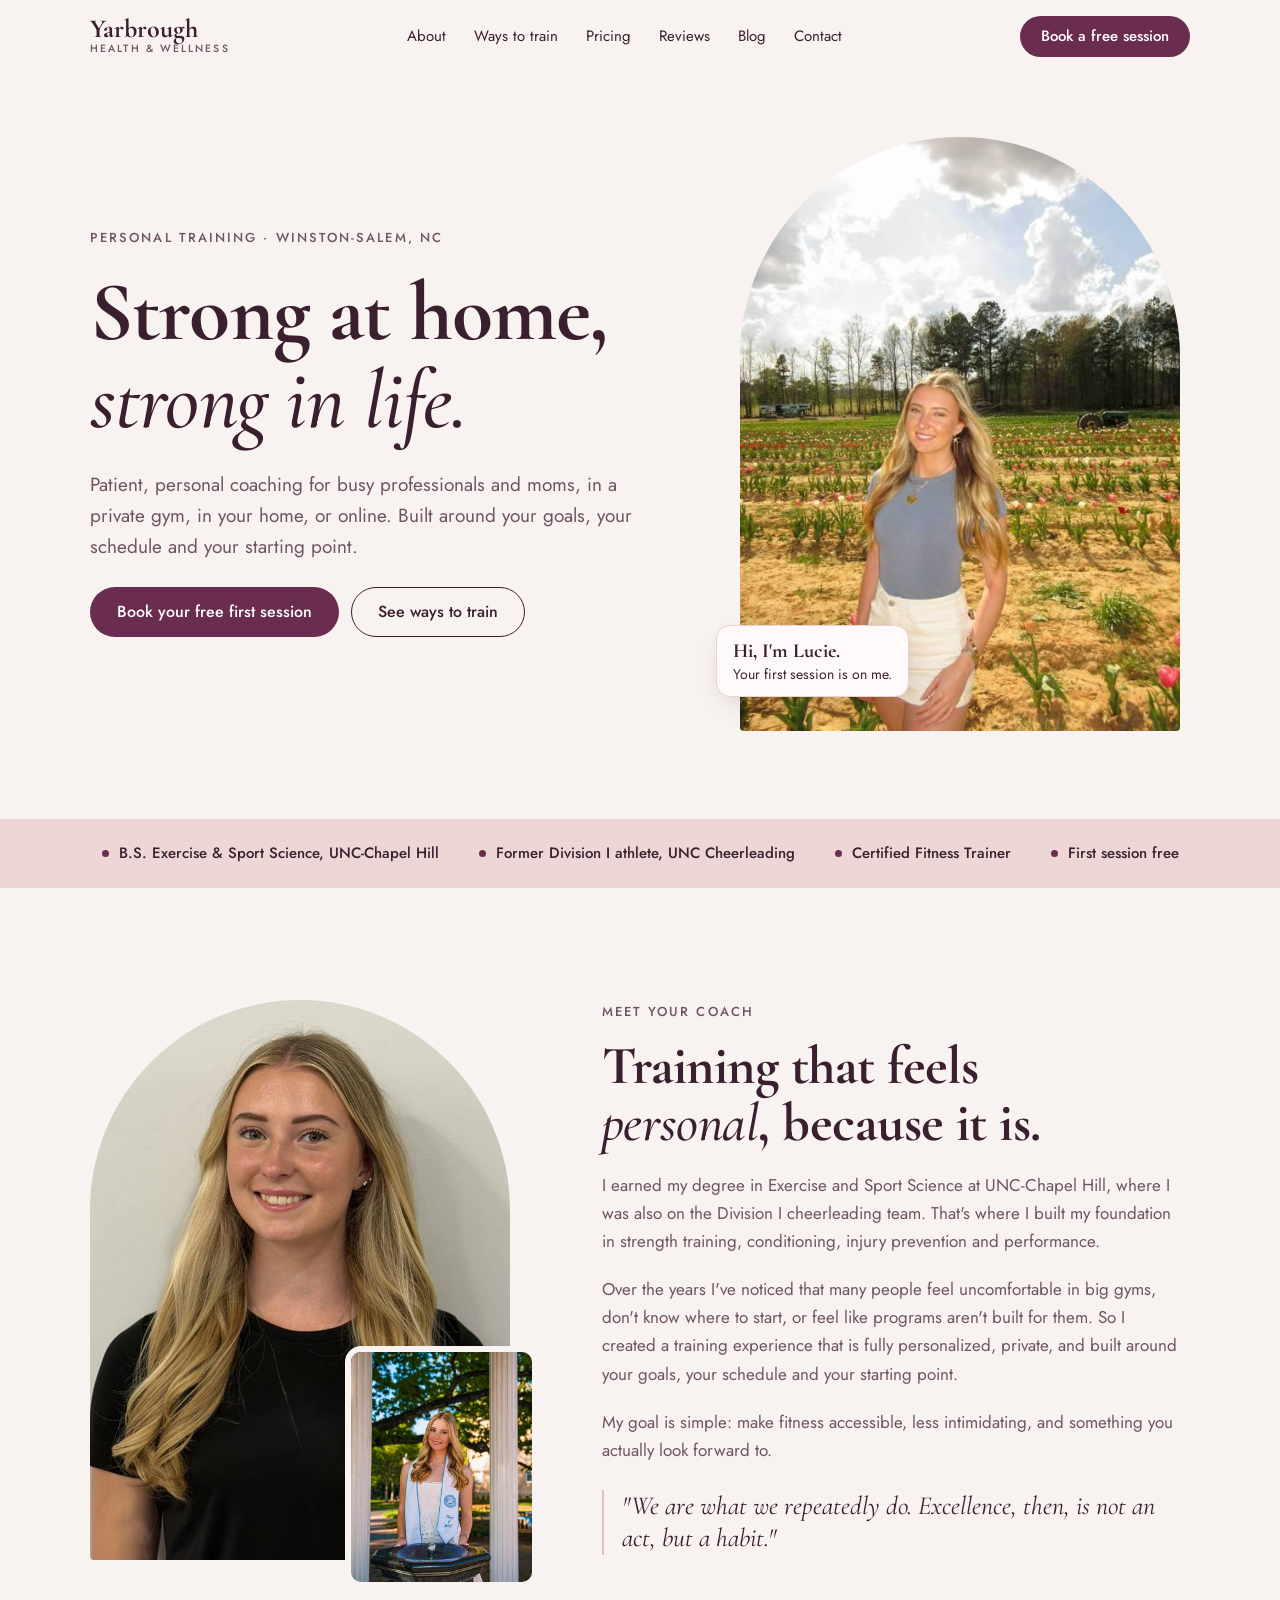
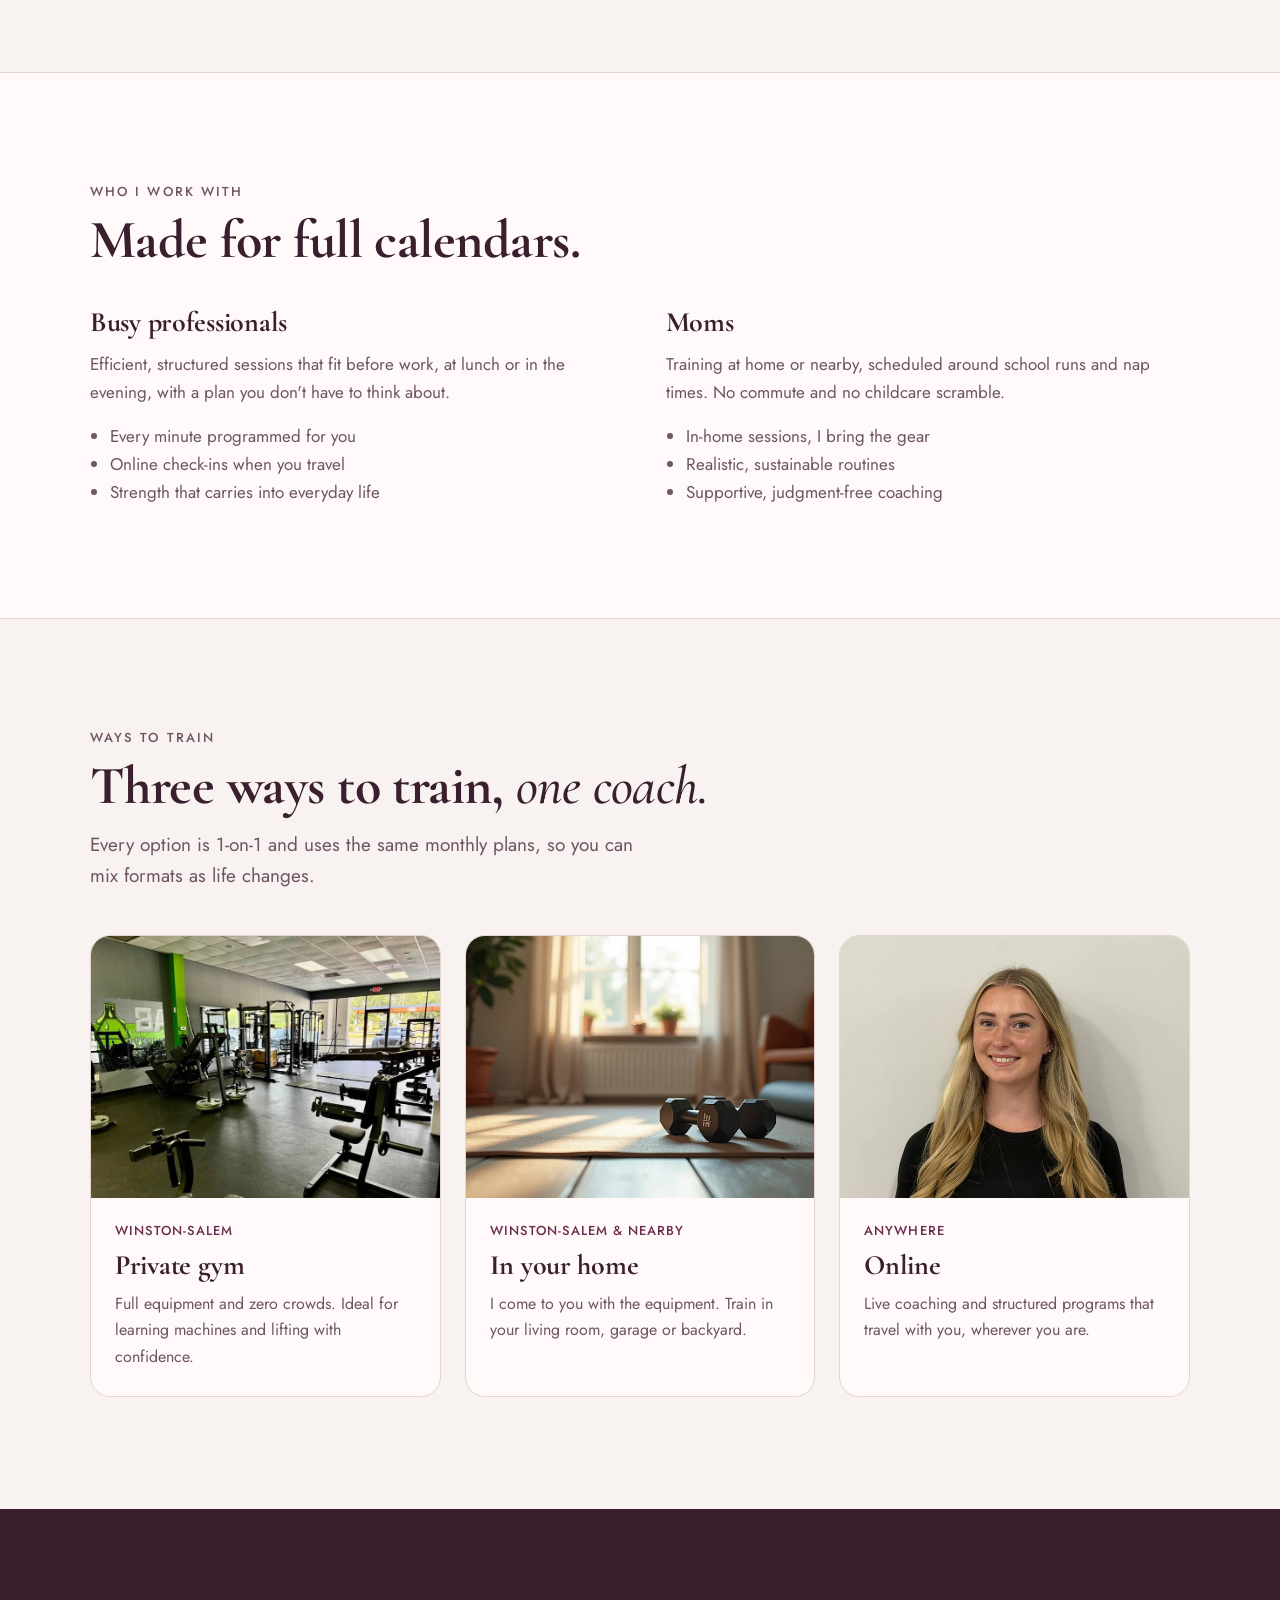
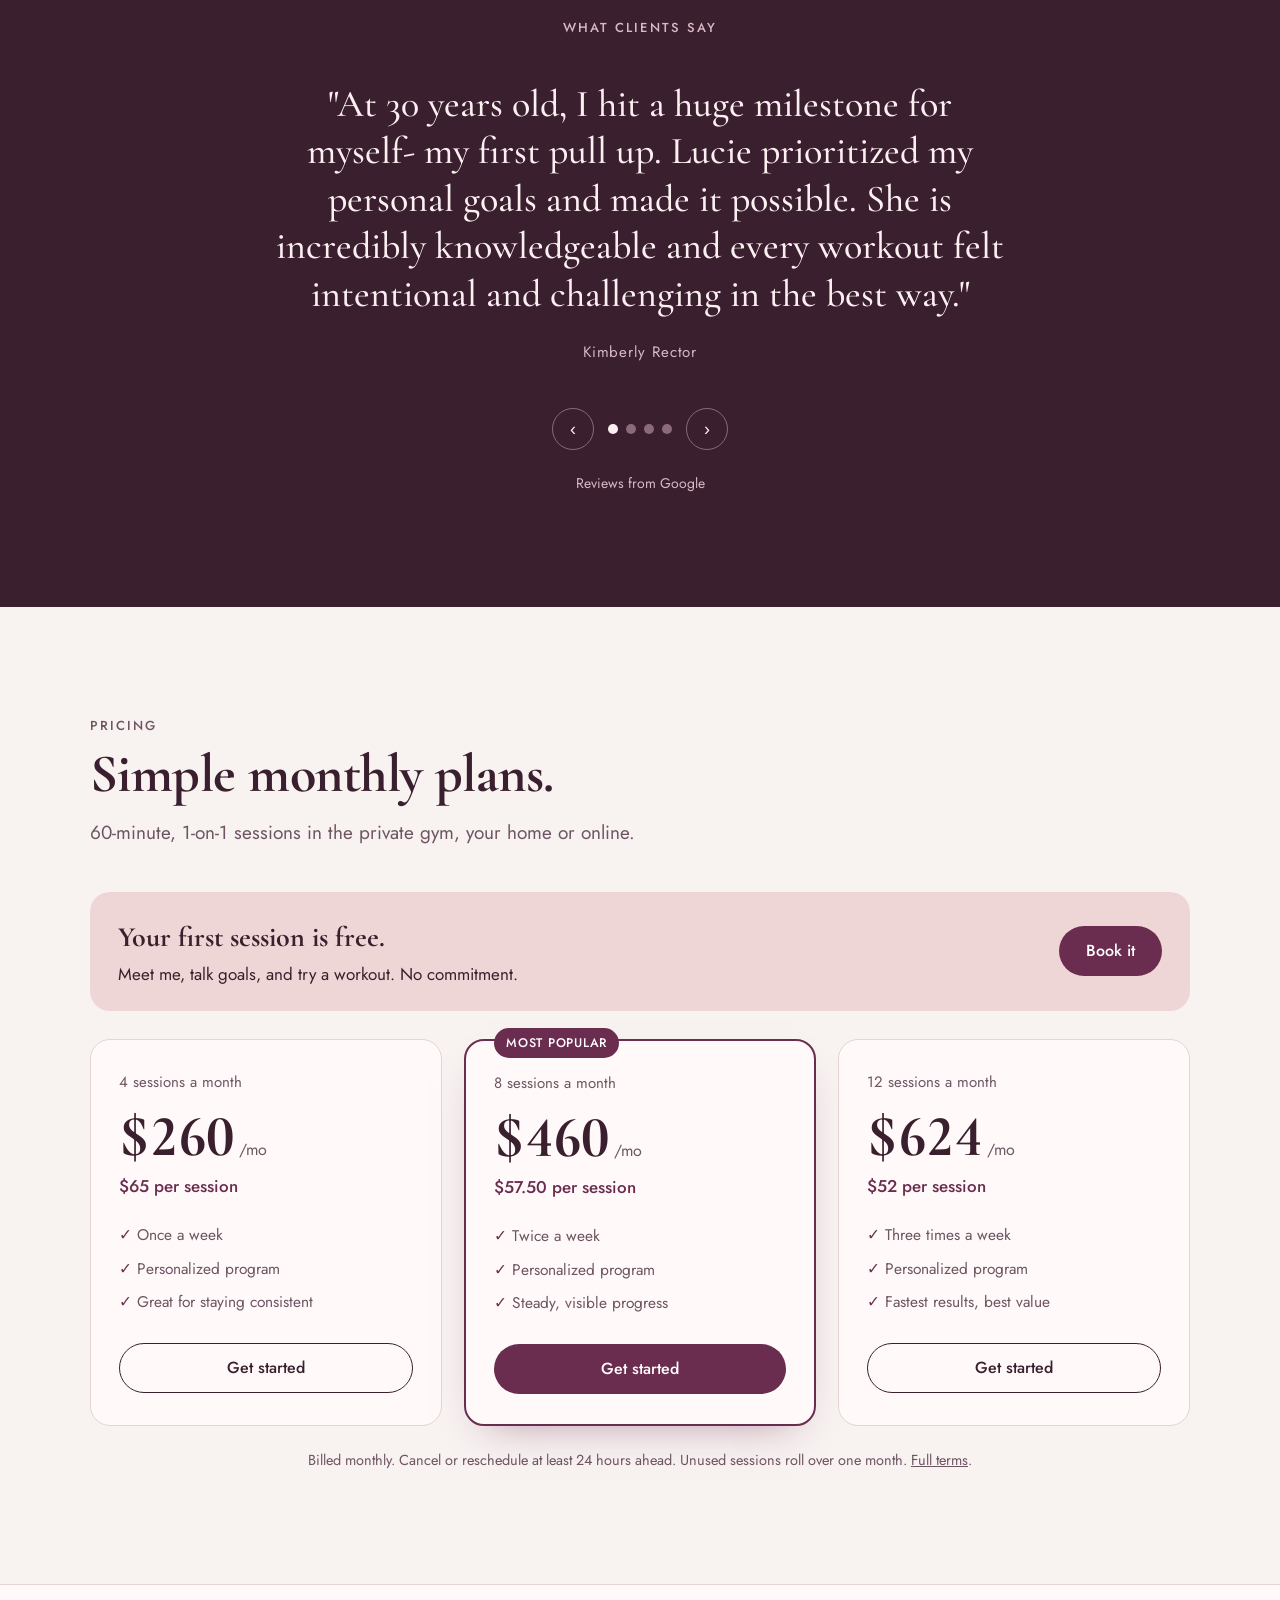
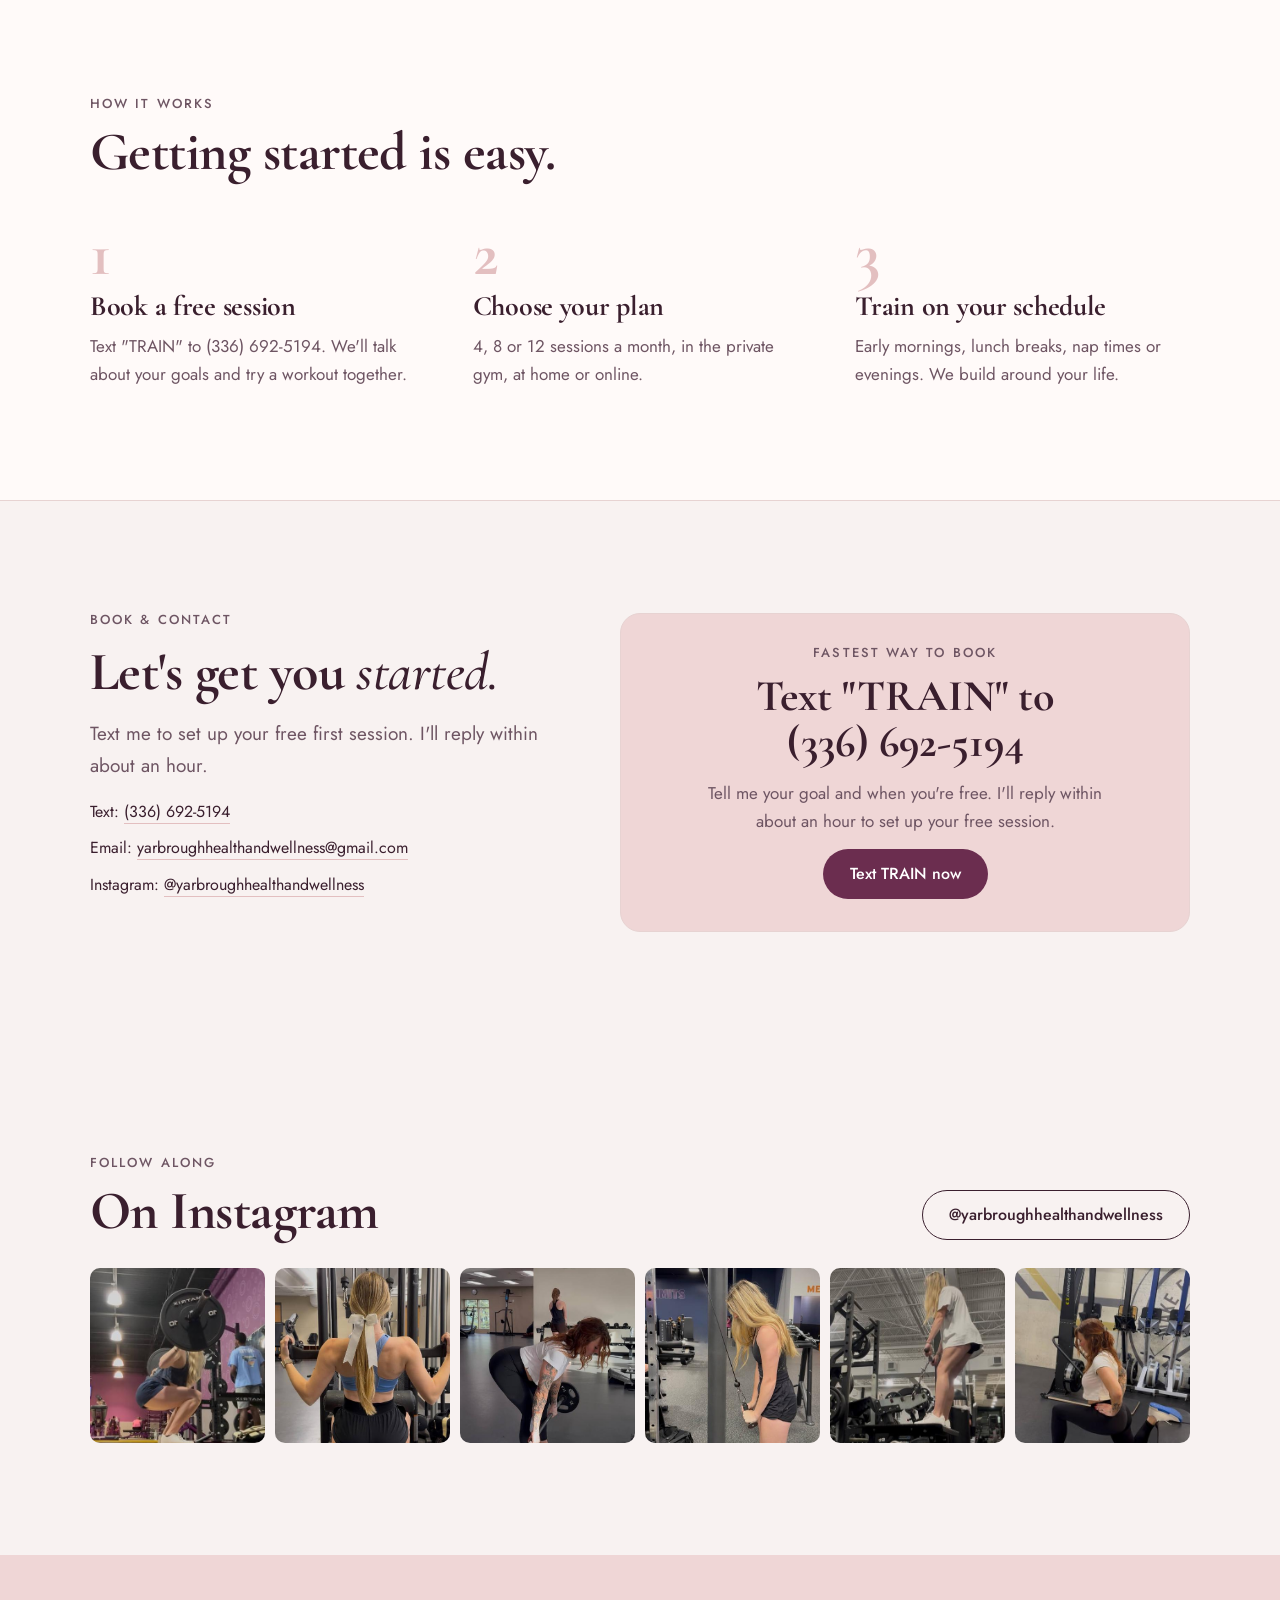
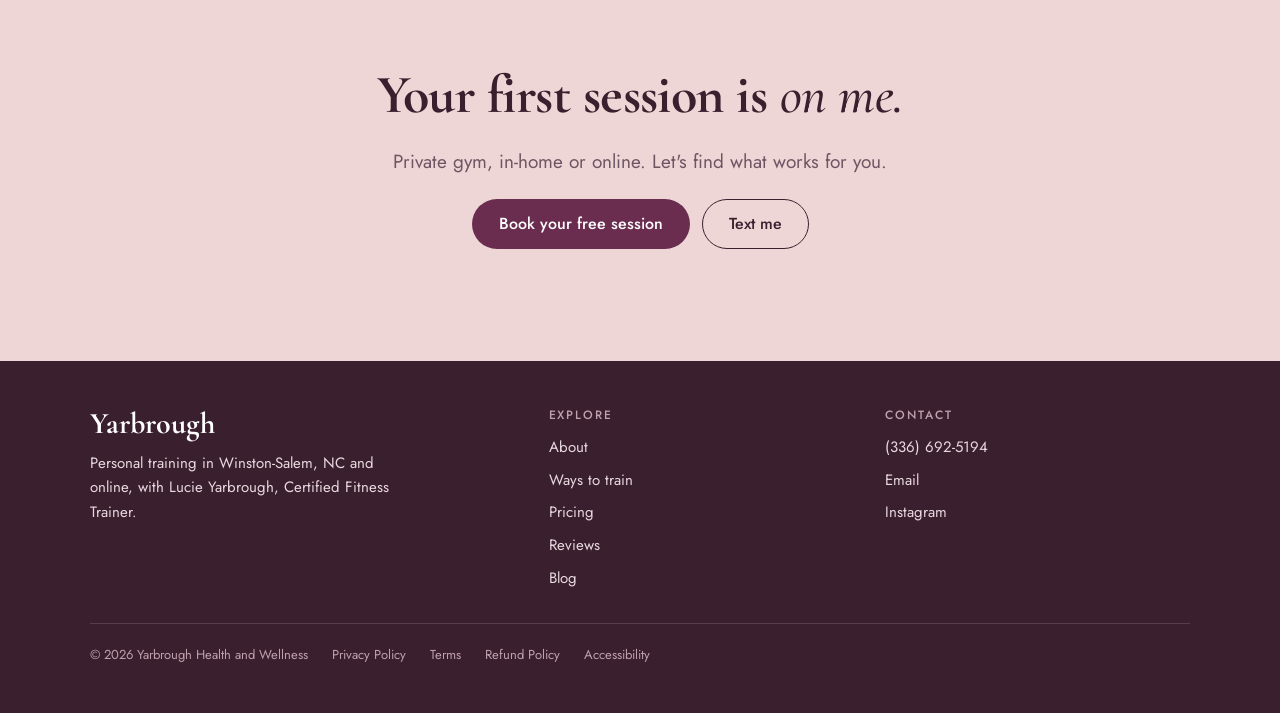
==== commit fd334134: "Go live: publish rebuilt site Replaces the placeholder home page with the full site from the launch " ====
--- a/index.html
+++ b/index.html
@@ -1,98 +1,212 @@
 <!doctype html>
 <html lang="en">
 <head>
-  <meta charset="utf-8">
-  <meta name="viewport" content="width=device-width, initial-scale=1">
-  <title>Yarbrough Health and Wellness</title>
-  <meta name="description" content="Yarbrough Health and Wellness. Our new website is on its way.">
-  <style>
-    :root {
-      --bg: #f6f4ef;
-      --surface: #ffffff;
-      --text: #1f2a24;
-      --muted: #5b6760;
-      --accent: #2f6b4f;
-      --accent-soft: #e3eee7;
-    }
-    @media (prefers-color-scheme: dark) {
-      :root {
-        --bg: #141a17;
-        --surface: #1c2420;
-        --text: #e9efeb;
-        --muted: #a3b0a8;
-        --accent: #7fc4a0;
-        --accent-soft: #24332b;
-      }
-    }
-    * { box-sizing: border-box; margin: 0; padding: 0; }
-    html, body { height: 100%; }
-    body {
-      background: var(--bg);
-      color: var(--text);
-      font-family: -apple-system, BlinkMacSystemFont, "Segoe UI", Roboto, Helvetica, Arial, sans-serif;
-      line-height: 1.6;
-      display: flex;
-      align-items: center;
-      justify-content: center;
-      padding: 24px 16px;
-    }
-    main {
-      background: var(--surface);
-      max-width: 560px;
-      width: 100%;
-      padding: 48px 32px;
-      border-radius: 20px;
-      box-shadow: 0 10px 40px rgba(0, 0, 0, 0.06);
-      text-align: center;
-    }
-    .mark {
-      width: 64px;
-      height: 64px;
-      margin: 0 auto 24px;
-      border-radius: 50%;
-      background: var(--accent-soft);
-      color: var(--accent);
-      display: grid;
-      place-items: center;
-      font-weight: 700;
-      font-size: 22px;
-      letter-spacing: 0.02em;
-    }
-    h1 {
-      font-family: Georgia, "Times New Roman", serif;
-      font-weight: 600;
-      font-size: clamp(1.75rem, 5vw, 2.25rem);
-      line-height: 1.2;
-      margin-bottom: 12px;
-    }
-    .tag {
-      display: inline-block;
-      background: var(--accent-soft);
-      color: var(--accent);
-      font-size: 0.8rem;
-      font-weight: 600;
-      text-transform: uppercase;
-      letter-spacing: 0.08em;
-      padding: 4px 12px;
-      border-radius: 999px;
-      margin-bottom: 20px;
-    }
-    p { color: var(--muted); }
-    footer {
-      margin-top: 36px;
-      font-size: 0.85rem;
-      color: var(--muted);
-    }
-  </style>
+<meta charset="utf-8">
+<meta name="viewport" content="width=device-width,initial-scale=1,viewport-fit=cover">
+<title>Personal Trainer in Winston-Salem, NC | Yarbrough Health &amp; Wellness</title>
+<meta name="description" content="Patient, personal training with Lucie Yarbrough in Winston-Salem, NC. Private gym, in-home and online sessions for busy professionals and moms. Your first session is free.">
+<link rel="preconnect" href="https://fonts.googleapis.com">
+<link rel="preconnect" href="https://fonts.gstatic.com" crossorigin>
+<link rel="stylesheet" href="https://fonts.googleapis.com/css2?family=Cormorant+Garamond:ital,wght@0,500;0,600;0,700;1,500&family=Jost:wght@400;500;600&display=swap">
+<script type="application/ld+json">
+{"@context":"https://schema.org","@type":"HealthAndBeautyBusiness","name":"Yarbrough Health and Wellness","description":"Personal training in a private gym, in your home, or online.","founder":{"@type":"Person","name":"Lucie Yarbrough"},"telephone":"+1-336-692-5194","email":"yarbroughhealthandwellness@gmail.com","areaServed":{"@type":"City","name":"Winston-Salem, NC"},"sameAs":["https://www.instagram.com/yarbroughhealthandwellness"]}
+</script>
+<link rel="stylesheet" href="css/site.css">
 </head>
 <body>
-  <main>
-    <div class="mark" aria-hidden="true">YHW</div>
-    <span class="tag">Coming soon</span>
-    <h1>Yarbrough Health and Wellness</h1>
-    <p>Our new website is on its way. Please check back soon.</p>
-    <footer>&copy; <span id="year">2026</span> Yarbrough Health and Wellness</footer>
-  </main>
-  <script>document.getElementById("year").textContent = new Date().getFullYear();</script>
+
+<header class="site-h" id="top">
+  <div class="in">
+    <a class="brand" href="#top">Yarbrough<small>Health &amp; Wellness</small></a>
+    <nav aria-label="Main">
+      <a href="#about">About</a><a href="#train">Ways to train</a><a href="#pricing">Pricing</a><a href="#reviews">Reviews</a><a href="blog/">Blog</a><a href="#book">Contact</a>
+    </nav>
+    <a class="btn btn-book" href="#book">Book a free session</a>
+  </div>
+</header>
+
+<main>
+<section class="hero" aria-labelledby="h-hero">
+  <div class="in">
+    <div class="copy">
+      <p class="eyebrow">Personal training · Winston-Salem, NC</p>
+      <h1 id="h-hero">Strong at home, <em>strong in life.</em></h1>
+      <p class="lead">Patient, personal coaching for busy professionals and moms, in a private gym, in your home, or online. Built around your goals, your schedule and your starting point.</p>
+      <div class="ctas">
+        <a class="btn btn-book" href="#book">Book your free first session</a>
+        <a class="btn btn-line" href="#train">See ways to train</a>
+      </div>
+    </div>
+    <div class="hero-art">
+      <div class="arch"><img src="img/hero.jpg" alt="Lucie Yarbrough standing outdoors in a field, smiling" width="675" height="900"></div>
+      <div class="note"><b>Hi, I'm Lucie.</b>Your first session is on me.</div>
+    </div>
+  </div>
+</section>
+
+<div class="proof" aria-label="Credentials">
+  <div class="in"><ul>
+    <li>B.S. Exercise &amp; Sport Science, UNC-Chapel Hill</li>
+    <li>Former Division I athlete, UNC Cheerleading</li>
+    <li>Certified Fitness Trainer</li>
+    <li>First session free</li>
+  </ul></div>
+</div>
+
+<section class="about" id="about" aria-labelledby="h-about">
+  <div class="in">
+    <div class="pics">
+      <div class="arch"><img src="img/lucie.jpg" alt="Portrait of Lucie Yarbrough" width="768" height="900" loading="lazy"></div>
+      <div class="small"><img src="img/unc.jpg" alt="Lucie at her UNC-Chapel Hill graduation" width="675" height="712" loading="lazy"></div>
+    </div>
+    <div class="txt">
+      <p class="eyebrow">Meet your coach</p>
+      <h2 id="h-about">Training that feels <em>personal</em>, because it is.</h2>
+      <p>I earned my degree in Exercise and Sport Science at UNC-Chapel Hill, where I was also on the Division I cheerleading team. That's where I built my foundation in strength training, conditioning, injury prevention and performance.</p>
+      <p>Over the years I've noticed that many people feel uncomfortable in big gyms, don't know where to start, or feel like programs aren't built for them. So I created a training experience that is fully personalized, private, and built around your goals, your schedule and your starting point.</p>
+      <p>My goal is simple: make fitness accessible, less intimidating, and something you actually look forward to.</p>
+      <blockquote>"We are what we repeatedly do. Excellence, then, is not an act, but a habit."</blockquote>
+    </div>
+  </div>
+</section>
+
+<section class="who" aria-labelledby="h-who">
+  <div class="in">
+    <div class="head" style="margin-bottom:0"><p class="eyebrow">Who I work with</p><h2 id="h-who">Made for full calendars.</h2></div>
+    <div class="grid">
+      <article>
+        <h3>Busy professionals</h3>
+        <p>Efficient, structured sessions that fit before work, at lunch or in the evening, with a plan you don't have to think about.</p>
+        <ul><li>Every minute programmed for you</li><li>Online check-ins when you travel</li><li>Strength that carries into everyday life</li></ul>
+      </article>
+      <article>
+        <h3>Moms</h3>
+        <p>Training at home or nearby, scheduled around school runs and nap times. No commute and no childcare scramble.</p>
+        <ul><li>In-home sessions, I bring the gear</li><li>Realistic, sustainable routines</li><li>Supportive, judgment-free coaching</li></ul>
+      </article>
+    </div>
+  </div>
+</section>
+
+<section class="formats" id="train" aria-labelledby="h-train">
+  <div class="in">
+    <div class="head"><p class="eyebrow">Ways to train</p><h2 id="h-train">Three ways to train, <em>one coach.</em></h2><p class="lead">Every option is 1-on-1 and uses the same monthly plans, so you can mix formats as life changes.</p></div>
+    <div class="cards">
+      <article class="card"><img src="img/gym.jpg" alt="Private gym with racks, machines and free weights" width="900" height="675" loading="lazy"><div class="b"><span class="tag">Winston-Salem</span><h3>Private gym</h3><p>Full equipment and zero crowds. Ideal for learning machines and lifting with confidence.</p></div></article>
+      <article class="card"><img src="img/inhome.jpg" alt="Dumbbells on a mat in a sunlit living room" width="899" height="514" loading="lazy"><div class="b"><span class="tag">Winston-Salem &amp; nearby</span><h3>In your home</h3><p>I come to you with the equipment. Train in your living room, garage or backyard.</p></div></article>
+      <article class="card"><img src="img/online.jpg" alt="Lucie smiling, ready for an online session" width="675" height="900" loading="lazy"><div class="b"><span class="tag">Anywhere</span><h3>Online</h3><p>Live coaching and structured programs that travel with you, wherever you are.</p></div></article>
+    </div>
+  </div>
+</section>
+
+<section class="reviews" id="reviews" aria-labelledby="h-reviews">
+  <div class="in">
+    <p class="eyebrow" id="h-reviews">What clients say</p>
+    <div class="quote-wrap" aria-live="polite">
+      <figure class="quote on"><p>"At 30 years old, I hit a huge milestone for myself- my first pull up. Lucie prioritized my personal goals and made it possible. She is incredibly knowledgeable and every workout felt intentional and challenging in the best way."</p><cite>Kimberly Rector</cite></figure>
+      <figure class="quote"><p>"Lucie is an effective, patient and thorough physical trainer, and a delightful person! Her approach was just right for me and my level at 73 years old."</p><cite>Ann Holton Guill</cite></figure>
+      <figure class="quote"><p>"I highly recommend Lucie as a personal trainer. She is excellent and brings out the best in people who don't have much experience with exercise or fitness training."</p><cite>Gevonna Worney</cite></figure>
+      <figure class="quote"><p>"I highly recommend Lucie as a personal trainer! She is incredibly patient, friendly, and knows how to push you to achieve your goals."</p><cite>Cijith Sreedharan</cite></figure>
+    </div>
+    <div class="rv-ctrl">
+      <button type="button" id="rv-prev" aria-label="Previous review">‹</button>
+      <div class="rv-dots" id="rv-dots"></div>
+      <button type="button" id="rv-next" aria-label="Next review">›</button>
+    </div>
+    <p class="src">Reviews from Google</p>
+  </div>
+</section>
+
+<section class="pricing" id="pricing" aria-labelledby="h-pricing">
+  <div class="in">
+    <div class="head"><p class="eyebrow">Pricing</p><h2 id="h-pricing">Simple monthly plans.</h2><p class="lead">60-minute, 1-on-1 sessions in the private gym, your home or online.</p></div>
+    <div class="free"><div><b>Your first session is free.</b><p>Meet me, talk goals, and try a workout. No commitment.</p></div><a class="btn btn-book" href="#book">Book it</a></div>
+    <div class="plans">
+      <article class="plan"><span class="n">4 sessions a month</span><div class="price">$260<span> /mo</span></div><span class="per">$65 per session</span><ul><li>Once a week</li><li>Personalized program</li><li>Great for staying consistent</li></ul><a class="btn btn-line" href="#book">Get started</a></article>
+      <article class="plan pop"><span class="badge">Most popular</span><span class="n">8 sessions a month</span><div class="price">$460<span> /mo</span></div><span class="per">$57.50 per session</span><ul><li>Twice a week</li><li>Personalized program</li><li>Steady, visible progress</li></ul><a class="btn btn-book" href="#book">Get started</a></article>
+      <article class="plan"><span class="n">12 sessions a month</span><div class="price">$624<span> /mo</span></div><span class="per">$52 per session</span><ul><li>Three times a week</li><li>Personalized program</li><li>Fastest results, best value</li></ul><a class="btn btn-line" href="#book">Get started</a></article>
+    </div>
+    <p class="terms">Billed monthly. Cancel or reschedule at least 24 hours ahead. Unused sessions roll over one month. <a href="terms/">Full terms</a>.</p>
+  </div>
+</section>
+
+<section class="how" aria-labelledby="h-how">
+  <div class="in">
+    <div class="head"><p class="eyebrow">How it works</p><h2 id="h-how">Getting started is easy.</h2></div>
+    <ol class="steps">
+      <li><h3>Book a free session</h3><p>Text "TRAIN" to (336) 692-5194. We'll talk about your goals and try a workout together.</p></li>
+      <li><h3>Choose your plan</h3><p>4, 8 or 12 sessions a month, in the private gym, at home or online.</p></li>
+      <li><h3>Train on your schedule</h3><p>Early mornings, lunch breaks, nap times or evenings. We build around your life.</p></li>
+    </ol>
+  </div>
+</section>
+
+<section class="book" id="book" aria-labelledby="h-book">
+  <div class="in">
+    <div class="side">
+      <p class="eyebrow">Book &amp; contact</p>
+      <h2 id="h-book">Let's get you <em>started.</em></h2>
+      <p class="lead">Text me to set up your free first session. I'll reply within about an hour.</p>
+      <div class="contact-list">
+        <span>Text: <a href="sms:+13366925194">(336) 692-5194</a></span>
+        <span>Email: <a href="mailto:yarbroughhealthandwellness@gmail.com">yarbroughhealthandwellness@gmail.com</a></span>
+        <span>Instagram: <a href="https://www.instagram.com/yarbroughhealthandwellness" target="_blank" rel="noopener">@yarbroughhealthandwellness</a></span>
+      </div>
+          </div>
+    <div class="scheduler textbook" id="scheduler"><div><span class="eyebrow">Fastest way to book</span><b>Text "TRAIN" to<br>(336) 692-5194</b><p>Tell me your goal and when you're free. I'll reply within about an hour to set up your free session.</p><a class="btn btn-book" href="sms:+13366925194?&amp;body=TRAIN">Text TRAIN now</a></div></div>
+  </div>
+</section>
+
+<section class="ig" aria-labelledby="h-ig">
+  <div class="in">
+    <div class="top"><div class="head" style="margin:0"><p class="eyebrow">Follow along</p><h2 id="h-ig">On Instagram</h2></div><a class="btn btn-line" href="https://www.instagram.com/yarbroughhealthandwellness" target="_blank" rel="noopener">@yarbroughhealthandwellness</a></div>
+    <div class="grid" id="ig-feed">
+      <a href="https://www.instagram.com/yarbroughhealthandwellness" target="_blank" rel="noopener"><img src="img/ig1.jpg" alt="Client squatting at the rack" ></a>
+      <a href="https://www.instagram.com/yarbroughhealthandwellness" target="_blank" rel="noopener"><img src="img/ig2.jpg" alt="Seated lat pulldown, hair tied with a bow" ></a>
+      <a href="https://www.instagram.com/yarbroughhealthandwellness" target="_blank" rel="noopener"><img src="img/ig3.jpg" alt="Client performing a deadlift" ></a>
+      <a href="https://www.instagram.com/yarbroughhealthandwellness" target="_blank" rel="noopener"><img src="img/ig4.jpg" alt="Cable row at the gym" ></a>
+      <a href="https://www.instagram.com/yarbroughhealthandwellness" target="_blank" rel="noopener"><img src="img/ig5.jpg" alt="Step-up exercise on a box" ></a>
+      <a href="https://www.instagram.com/yarbroughhealthandwellness" target="_blank" rel="noopener"><img src="img/ig6.jpg" alt="Split squat on the rowing machine" ></a>
+    </div>
+  </div>
+</section>
+
+<section class="final" aria-labelledby="h-final">
+  <div class="in">
+    <h2 id="h-final">Your first session is <em>on me.</em></h2>
+    <p class="lead" style="text-align:center">Private gym, in-home or online. Let's find what works for you.</p>
+    <div class="ctas"><a class="btn btn-book" href="#book">Book your free session</a><a class="btn btn-line" href="sms:+13366925194">Text me</a></div>
+  </div>
+</section>
+</main>
+
+<footer>
+  <div class="in">
+    <div><a class="brand" href="#top">Yarbrough</a><p style="margin-top:10px;max-width:34ch">Personal training in Winston-Salem, NC and online, with Lucie Yarbrough, Certified Fitness Trainer.</p></div>
+    <div><h4>Explore</h4><ul><li><a href="#about">About</a></li><li><a href="#train">Ways to train</a></li><li><a href="#pricing">Pricing</a></li><li><a href="#reviews">Reviews</a></li><li><a href="blog/">Blog</a></li></ul></div>
+    <div><h4>Contact</h4><ul><li><a href="sms:+13366925194">(336) 692-5194</a></li><li><a href="mailto:yarbroughhealthandwellness@gmail.com">Email</a></li><li><a href="https://www.instagram.com/yarbroughhealthandwellness" target="_blank" rel="noopener">Instagram</a></li></ul></div>
+    <div class="legal"><span>© <span id="yr">2026</span> Yarbrough Health and Wellness</span><a href="privacy/">Privacy Policy</a><a href="terms/">Terms</a><a href="refunds/">Refund Policy</a><a href="accessibility/">Accessibility</a></div>
+  </div>
+</footer>
+
+<div class="mbar" aria-label="Quick booking">
+  <a class="btn btn-book" href="#book">Book free session</a>
+  <a class="btn btn-line" href="sms:+13366925194">Text</a>
+</div>
+
+<script>
+(function(){
+  var h=document.querySelector('.site-h');
+  addEventListener('scroll',function(){h.classList.toggle('scrolled',scrollY>8)},{passive:true});
+  document.getElementById('yr').textContent=new Date().getFullYear();
+  var qs=[].slice.call(document.querySelectorAll('.quote')),dots=document.getElementById('rv-dots'),i=0,t;
+  qs.forEach(function(_,n){var b=document.createElement('button');b.type='button';b.setAttribute('aria-label','Show review '+(n+1));b.onclick=function(){go(n,true)};dots.appendChild(b)});
+  function go(n,user){i=(n+qs.length)%qs.length;qs.forEach(function(q,k){q.classList.toggle('on',k===i)});[].forEach.call(dots.children,function(d,k){d.setAttribute('aria-current',k===i)});if(user)restart()}
+  function restart(){clearInterval(t);if(!matchMedia('(prefers-reduced-motion: reduce)').matches)t=setInterval(function(){go(i+1)},7000)}
+  document.getElementById('rv-prev').onclick=function(){go(i-1,true)};
+  document.getElementById('rv-next').onclick=function(){go(i+1,true)};
+  go(0);restart();
+})();
+</script>
 </body>
 </html>
--- a/css/site.css
+++ b/css/site.css
@@ -0,0 +1,196 @@
+/* Boutique Studio: shell background, aubergine ink, blush support, plum reserved for booking. Arched photo frames echo the picker. */
+:root{
+  --shell:#f8f2f1; --paper:#fffaf9; --ink:#3a1f2e; --ink-soft:#6e5563; --blush:#efd6d6; --blush-deep:#e3bfc0; --plum:#6b2d4f; --plum-dark:#521f3b; --line:#e7d3d2;
+  --f-display:"Cormorant Garamond","Iowan Old Style",Georgia,serif;
+  --f-body:"Jost","Avenir Next","Segoe UI",system-ui,sans-serif;
+  --gut:max(20px,env(safe-area-inset-left,0px));
+  color-scheme:light;
+}
+*{box-sizing:border-box}
+html{scroll-behavior:smooth}
+@media (prefers-reduced-motion:reduce){html{scroll-behavior:auto}*{animation:none!important;transition:none!important}}
+body{margin:0;background:var(--shell);color:var(--ink);font:400 17px/1.65 var(--f-body);-webkit-font-smoothing:antialiased}
+img{max-width:100%;height:auto;display:block}
+a{color:inherit}
+.in{max-width:1140px;margin:0 auto;padding-left:max(20px,env(safe-area-inset-left,0px));padding-right:max(20px,env(safe-area-inset-right,0px))}
+h1,h2,h3{font-family:var(--f-display);font-weight:700;line-height:1.05;margin:0;text-wrap:balance;letter-spacing:-.01em}
+h1{font-size:clamp(44px,7vw,84px)}
+h2{font-size:clamp(34px,4.6vw,54px)}
+h3{font-size:28px}
+h1 em,h2 em{font-weight:500;font-style:italic}
+p{margin:0}
+.eyebrow{font:500 13px/1 var(--f-body);letter-spacing:.16em;text-transform:uppercase;color:var(--ink-soft)}
+.lead{font-size:19px;color:var(--ink-soft);max-width:52ch}
+section{padding-block:clamp(64px,9vw,112px)}
+.btn{display:inline-flex;align-items:center;justify-content:center;gap:8px;font:500 16px/1 var(--f-body);text-decoration:none;padding:16px 26px;border-radius:999px;border:1.5px solid transparent;cursor:pointer;transition:background .2s,transform .2s}
+.btn-book{background:var(--plum);color:#fff}
+.btn-book:hover{background:var(--plum-dark)}
+.btn-line{border-color:var(--ink);color:var(--ink);background:transparent}
+.btn-line:hover{background:var(--blush)}
+.btn:focus-visible,a:focus-visible,button:focus-visible{outline:3px solid var(--plum);outline-offset:3px}
+
+/* header */
+.site-h{position:sticky;top:0;z-index:30;background:color-mix(in srgb,var(--shell) 92%,transparent);backdrop-filter:blur(8px);border-bottom:1px solid transparent;padding-top:env(safe-area-inset-top,0px)}
+.site-h.scrolled{border-bottom-color:var(--line)}
+.site-h .in{display:flex;align-items:center;justify-content:space-between;gap:20px;height:72px}
+.brand{font-family:var(--f-display);font-size:26px;font-weight:700;text-decoration:none;line-height:1}
+.brand small{display:block;font:500 10.5px/1.4 var(--f-body);letter-spacing:.2em;text-transform:uppercase;color:var(--ink-soft)}
+.site-h nav{display:flex;gap:28px;font-size:15px}
+.site-h nav a{text-decoration:none}
+.site-h nav a:hover{text-decoration:underline;text-underline-offset:4px}
+.site-h .btn{padding:12px 20px;font-size:15px}
+@media (max-width:860px){.site-h nav{display:none}}
+
+/* hero */
+.hero{padding-block:clamp(28px,5vw,64px) clamp(48px,7vw,88px)}
+.hero .in{display:grid;grid-template-columns:1.1fr .9fr;gap:clamp(32px,6vw,80px);align-items:center}
+.hero .copy{display:grid;gap:24px;justify-items:start}
+.hero .ctas{display:flex;flex-wrap:wrap;gap:12px}
+.arch{border-radius:999px 999px 18px 18px;overflow:hidden;background:var(--blush)}
+.arch img{width:100%;height:100%;object-fit:cover}
+.hero-art{position:relative;justify-self:center;width:min(100%,440px)}
+.hero-art .arch{aspect-ratio:4/5.4}
+.hero-art .note{position:absolute;left:-24px;bottom:34px;background:var(--paper);border:1px solid var(--line);border-radius:14px;padding:12px 16px;font-size:14px;line-height:1.35;box-shadow:0 10px 30px -14px rgba(58,31,46,.35);max-width:220px}
+.hero-art .note b{display:block;font-family:var(--f-display);font-size:20px}
+@media (max-width:860px){.hero .in{grid-template-columns:1fr}.hero-art{order:-1;width:min(78%,360px)}.hero-art .note{left:-12px}}
+
+/* proof strip */
+.proof{background:var(--blush);padding-block:22px}
+.proof ul{list-style:none;margin:0;padding:0;display:flex;flex-wrap:wrap;justify-content:center;gap:12px 40px;font-size:15px;font-weight:500}
+.proof li{display:flex;align-items:center;gap:10px}
+.proof li::before{content:"";width:7px;height:7px;border-radius:50%;background:var(--plum)}
+
+/* about */
+.about .in{display:grid;grid-template-columns:.85fr 1.15fr;gap:clamp(32px,6vw,88px);align-items:center}
+.about .pics{position:relative;max-width:420px}
+.about .pics .arch{aspect-ratio:3/4}
+.about .pics .small{position:absolute;right:-28px;bottom:-28px;width:46%;aspect-ratio:4/5;border-radius:16px;overflow:hidden;border:6px solid var(--shell)}
+.about .pics .small img{width:100%;height:100%;object-fit:cover;object-position:center 30%}
+.about .txt{display:grid;gap:20px;max-width:58ch}
+.about .txt p{color:var(--ink-soft)}
+.about blockquote{margin:6px 0 0;font-family:var(--f-display);font-style:italic;font-size:26px;line-height:1.25;color:var(--ink);border-left:2px solid var(--blush-deep);padding-left:18px}
+@media (max-width:860px){.about .in{grid-template-columns:1fr}.about .pics{margin-inline:auto 28px;width:82%}}
+
+/* audiences */
+.who{background:var(--paper);border-block:1px solid var(--line)}
+.who .grid{display:grid;grid-template-columns:repeat(2,1fr);gap:clamp(24px,4vw,56px);margin-top:40px}
+.who article{display:grid;gap:12px;align-content:start}
+.who article p{color:var(--ink-soft)}
+.who ul{margin:4px 0 0;padding-left:20px;color:var(--ink-soft)}
+@media (max-width:720px){.who .grid{grid-template-columns:1fr}}
+
+/* formats */
+.head{display:grid;gap:14px;max-width:62ch;margin-bottom:44px}
+.formats .cards{display:grid;grid-template-columns:repeat(3,1fr);gap:24px}
+.card{background:var(--paper);border:1px solid var(--line);border-radius:20px;overflow:hidden;display:flex;flex-direction:column}
+.card img{aspect-ratio:4/3;object-fit:cover;width:100%}
+.card .b{padding:22px 24px 26px;display:grid;gap:10px;align-content:start;flex:1}
+.card p{color:var(--ink-soft);font-size:16px}
+.card .tag{font-size:13px;font-weight:500;letter-spacing:.08em;text-transform:uppercase;color:var(--plum)}
+@media (max-width:860px){.formats .cards{grid-template-columns:1fr}.card{display:grid;grid-template-columns:40% 1fr}.card img{height:100%;aspect-ratio:auto}}
+@media (max-width:520px){.card{display:flex}.card img{aspect-ratio:16/10}}
+
+/* reviews */
+.reviews{background:var(--ink);color:#fbeff0;text-align:center}
+.reviews .eyebrow{color:#d8b9c4}
+.quote-wrap{position:relative;max-width:820px;margin:30px auto 0;min-height:260px;display:grid}
+.quote{grid-area:1/1;display:grid;gap:22px;align-content:center;opacity:0;visibility:hidden;transition:opacity .5s}
+.quote.on{opacity:1;visibility:visible}
+.quote p{font-family:var(--f-display);font-size:clamp(26px,3.4vw,38px);line-height:1.25;font-weight:500}
+.quote cite{font-style:normal;font-size:15px;letter-spacing:.06em;color:#d8b9c4}
+.rv-ctrl{display:flex;justify-content:center;align-items:center;gap:14px;margin-top:26px}
+.rv-ctrl button{background:none;border:1px solid #8a6a7b;color:#fbeff0;width:42px;height:42px;border-radius:50%;cursor:pointer;font-size:18px}
+.rv-dots{display:flex;gap:8px}
+.rv-dots button{width:10px;height:10px;padding:0;border-radius:50%;border:0;background:#8a6a7b;cursor:pointer}
+.rv-dots button[aria-current="true"]{background:#fbeff0}
+.reviews .src{margin-top:22px;font-size:14px;color:#d8b9c4}
+
+/* pricing */
+.pricing .free{display:flex;flex-wrap:wrap;align-items:center;justify-content:space-between;gap:16px;background:var(--blush);border-radius:20px;padding:22px 28px;margin-bottom:28px}
+.pricing .free b{font-family:var(--f-display);font-size:28px;font-weight:700}
+.plans{display:grid;grid-template-columns:repeat(3,1fr);gap:22px;align-items:stretch}
+.plan{background:var(--paper);border:1px solid var(--line);border-radius:20px;padding:30px 28px;display:grid;gap:6px;align-content:start;position:relative}
+.plan.pop{border:2px solid var(--plum);box-shadow:0 18px 40px -24px rgba(107,45,79,.55)}
+.plan .badge{position:absolute;top:-13px;left:28px;background:var(--plum);color:#fff;font-size:12.5px;font-weight:500;letter-spacing:.06em;text-transform:uppercase;padding:5px 12px;border-radius:999px}
+.plan .n{font-size:15px;color:var(--ink-soft)}
+.plan .price{font-family:var(--f-display);font-size:58px;font-weight:700;line-height:1;font-variant-numeric:lining-nums tabular-nums;margin-top:8px}
+.plan .price span{font:400 16px var(--f-body);color:var(--ink-soft)}
+.plan .per{font-weight:500;color:var(--plum)}
+.plan ul{list-style:none;padding:0;margin:16px 0 22px;display:grid;gap:8px;font-size:15.5px;color:var(--ink-soft)}
+.plan li::before{content:"✓  ";color:var(--plum)}
+.plan .btn{justify-self:stretch;margin-top:auto}
+.terms{margin-top:22px;font-size:14.5px;color:var(--ink-soft);text-align:center}
+@media (max-width:860px){.plans{grid-template-columns:1fr;max-width:480px;margin-inline:auto}}
+
+/* how */
+.how{background:var(--paper);border-block:1px solid var(--line)}
+.steps{list-style:none;margin:0;padding:0;display:grid;grid-template-columns:repeat(3,1fr);gap:clamp(20px,4vw,48px);counter-reset:s}
+.steps li{counter-increment:s;display:grid;gap:10px;align-content:start}
+.steps li::before{content:counter(s);font-family:var(--f-display);font-size:64px;line-height:.9;color:var(--blush-deep);font-weight:700}
+.steps p{color:var(--ink-soft)}
+@media (max-width:720px){.steps{grid-template-columns:1fr}}
+
+/* booking */
+.book .in{display:grid;grid-template-columns:.9fr 1.1fr;gap:clamp(28px,5vw,64px);align-items:start}
+.book .side{display:grid;gap:18px}
+.contact-list{display:grid;gap:10px;font-size:16px}
+.contact-list a{text-decoration:none;border-bottom:1px solid var(--blush-deep)}
+.scheduler{background:var(--paper);border:1.5px dashed var(--blush-deep);border-radius:20px;min-height:380px;display:grid;place-items:center;text-align:center;padding:32px;color:var(--ink-soft)}
+.scheduler b{display:block;font-family:var(--f-display);font-size:28px;color:var(--ink);margin-bottom:6px}
+.scheduler.textbook{border:1px solid var(--line);background:var(--blush);min-height:0}
+.scheduler.textbook>div{display:grid;gap:14px;justify-items:center;max-width:40ch}
+.scheduler.textbook b{font-size:clamp(32px,4vw,44px);line-height:1.05;margin:0}
+@media (max-width:860px){.book .in{grid-template-columns:1fr}}
+
+/* instagram */
+.ig .top{display:flex;flex-wrap:wrap;justify-content:space-between;align-items:end;gap:16px;margin-bottom:28px}
+.ig .grid{display:grid;grid-template-columns:repeat(6,1fr);gap:10px}
+.ig .grid a{display:block;aspect-ratio:1;overflow:hidden;border-radius:10px;background:var(--blush)}
+.ig .grid img{width:100%;height:100%;object-fit:cover;transition:transform .4s}
+.ig .grid a:hover img{transform:scale(1.04)}
+@media (max-width:720px){.ig .grid{grid-template-columns:repeat(3,1fr)}}
+
+/* final cta + footer */
+.final{text-align:center;background:var(--blush)}
+.final .in{display:grid;gap:22px;justify-items:center}
+.final .ctas{display:flex;flex-wrap:wrap;justify-content:center;gap:12px}
+footer{background:var(--ink);color:#e9d9df;padding-block:48px calc(48px + env(safe-area-inset-bottom,0px));font-size:15px}
+footer .in{display:grid;grid-template-columns:1.4fr 1fr 1fr;gap:32px}
+footer h4{font:500 12px/1 var(--f-body);letter-spacing:.16em;text-transform:uppercase;color:#bfa0ad;margin:0 0 14px}
+footer ul{list-style:none;margin:0;padding:0;display:grid;gap:8px}
+footer a{text-decoration:none}
+footer a:hover{text-decoration:underline}
+footer .brand{color:#fff;font-size:30px}
+footer .legal{grid-column:1/-1;border-top:1px solid #5a3b4b;padding-top:20px;font-size:13px;color:#bfa0ad;display:flex;flex-wrap:wrap;gap:8px 24px}
+@media (max-width:720px){footer .in{grid-template-columns:1fr}}
+
+/* sticky mobile booking bar */
+.mbar{position:fixed;left:0;right:0;bottom:0;z-index:40;display:none;gap:10px;padding:10px max(14px,env(safe-area-inset-right,0px)) calc(10px + env(safe-area-inset-bottom,0px)) max(14px,env(safe-area-inset-left,0px));background:color-mix(in srgb,var(--paper) 94%,transparent);backdrop-filter:blur(8px);border-top:1px solid var(--line)}
+.mbar .btn{flex:1;padding:14px 12px}
+.mbar .btn-line{flex:0 0 auto}
+@media (max-width:720px){.mbar{display:flex}body{padding-bottom:76px}}
+
+/* sub-pages */
+.page-hero{padding-block:clamp(48px,7vw,88px) clamp(24px,4vw,40px)}
+.page-hero .in{display:grid;gap:16px}
+.page-hero.narrow .in{max-width:760px}
+.prose{max-width:720px;margin:0 auto;padding-bottom:clamp(64px,9vw,112px)}
+.prose h2{font-size:clamp(28px,3.4vw,38px);margin:44px 0 14px}
+.prose h3{font-size:24px;margin:32px 0 10px}
+.prose h4{font:600 17px var(--f-body);margin:24px 0 8px}
+.prose p,.prose li{color:#4f3846;font-size:18px;line-height:1.75}
+.prose p{margin:0 0 18px}
+.prose ul,.prose ol{margin:0 0 20px;padding-left:24px;display:grid;gap:6px}
+.prose a{color:var(--plum)}
+.prose .cover{border-radius:20px;overflow:hidden;margin:0 0 36px;aspect-ratio:3/2}
+.prose .cover img{width:100%;height:100%;object-fit:cover}
+.prose .updated{font-size:14px;color:var(--ink-soft)}
+.post-cta{background:var(--blush);border-radius:20px;padding:28px;margin-top:40px;display:grid;gap:12px;justify-items:start}
+.post-cta b{font-family:var(--f-display);font-size:30px;line-height:1.1}
+.posts{display:grid;grid-template-columns:repeat(3,1fr);gap:24px;padding-bottom:clamp(64px,9vw,112px)}
+.posts a{text-decoration:none}
+.posts .card h3{font-size:26px}
+.posts .meta{font-size:13.5px;color:var(--ink-soft)}
+@media (max-width:860px){.posts{grid-template-columns:1fr}}
+.back{font-size:15px;text-decoration:none;color:var(--ink-soft)}
+.back:hover{color:var(--ink)}
